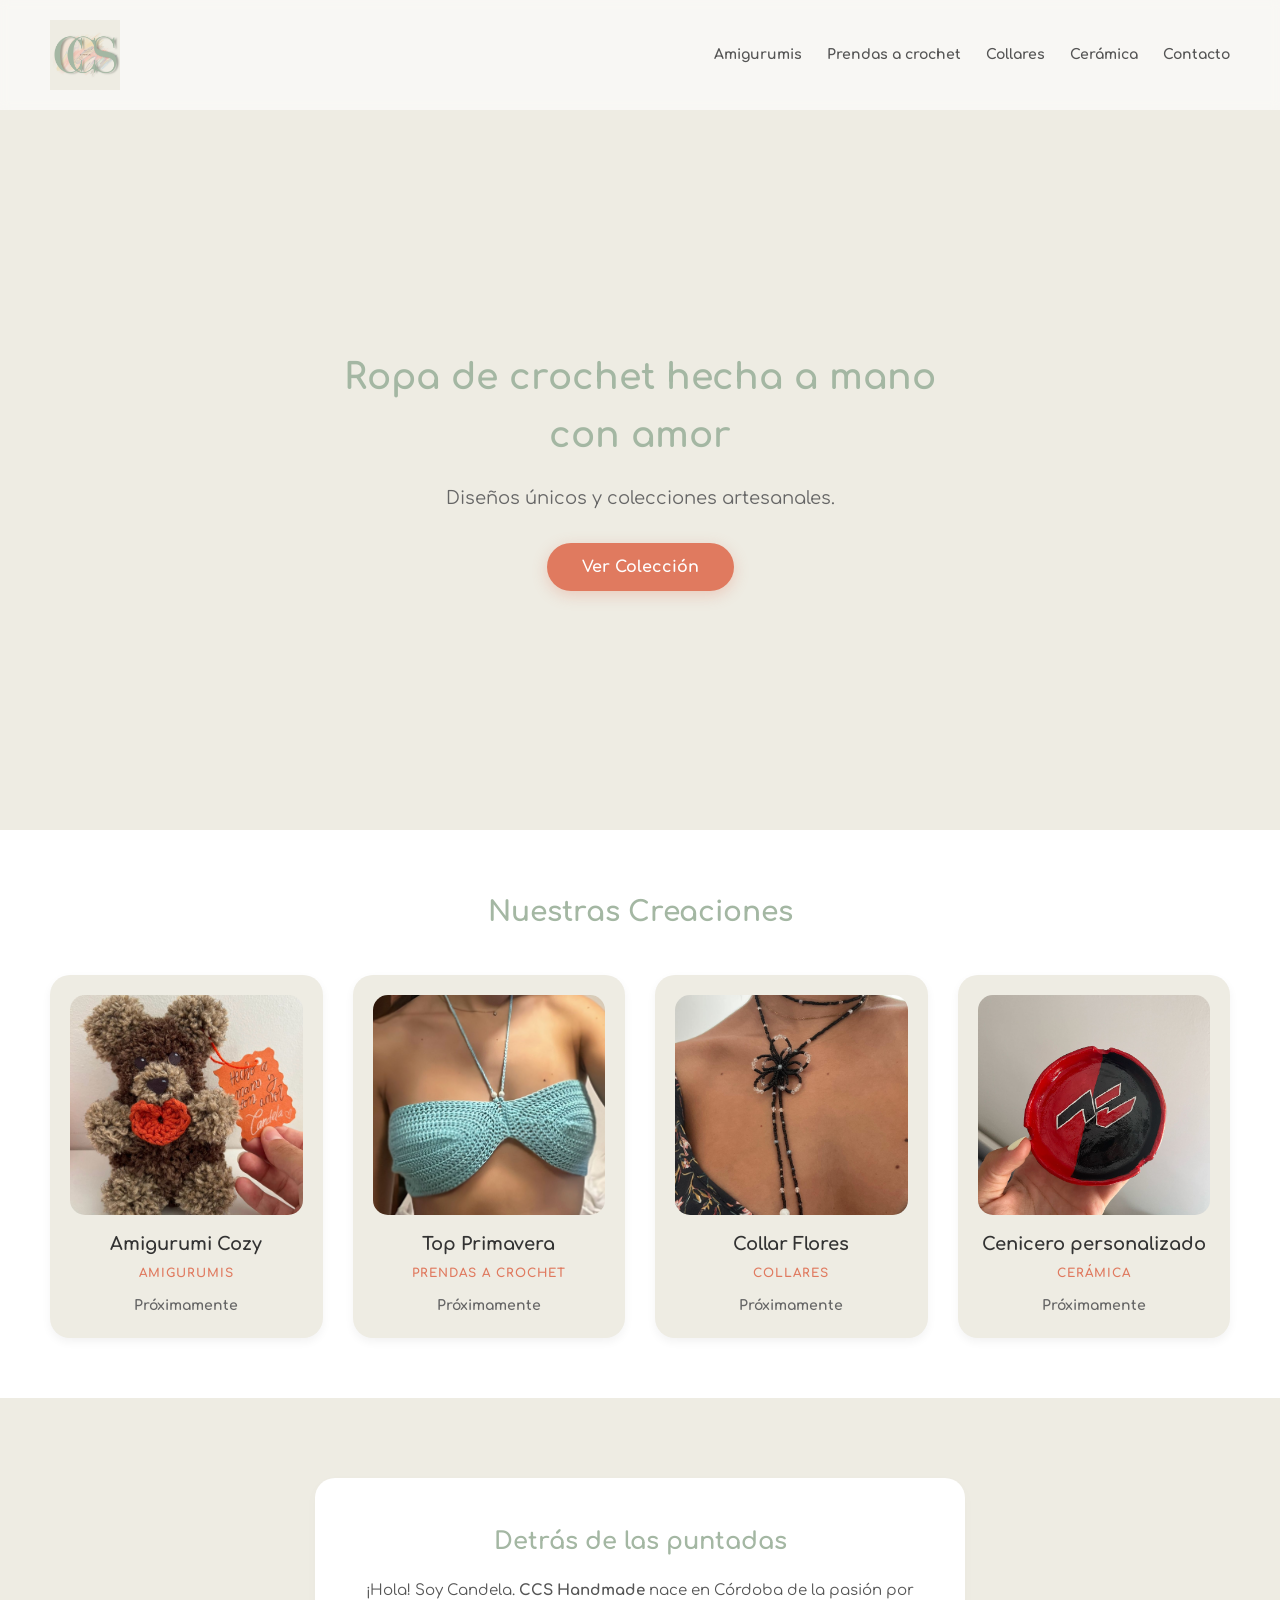
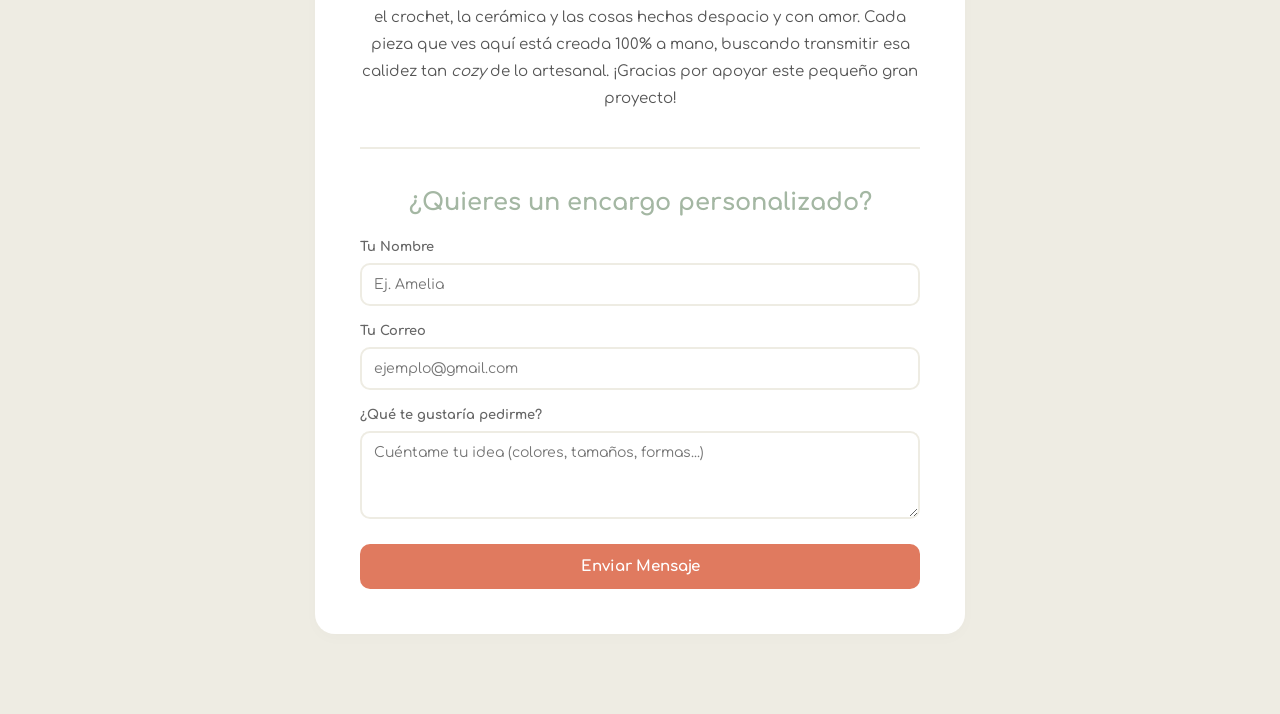
==== index.html @ 3b7ead33 "fix: envio de formulario asincrono con redireccion manual" ====
<!DOCTYPE html>
<html lang="es">
<head>
    <meta charset="UTF-8">
    <meta name="viewport" content="width=device-width, initial-scale=1.0">
    <title>CCS Handmade | Crochet Artesanal</title>
    <link rel="stylesheet" href="style.css">
    <link href="https://fonts.googleapis.com/css2?family=Comfortaa:wght@400;700&display=swap" rel="stylesheet">
</head>
<body>
    <header>
        <div class="logo-contenedor">
            <a href="#">
                <img src="logo.png" alt="Logo CCS Handmade" class="logo-img">
            </a>
        </div>
        
        <button class="menu-toggle" id="boton-menu" aria-label="Abrir menú">
            <span></span>
            <span></span>
            <span></span>
        </button>

        <nav id="menu-dinamico"></nav>
    </header>

    <main>
        <section class="hero">
            <h2>Ropa de crochet hecha a mano con amor</h2>
            <p>Diseños únicos y colecciones artesanales.</p>
            <button class="btn-cozy">Ver Colección</button>
        </section>

        <section id="productos" class="seccion-productos">
            <h3 class="titulo-seccion">Nuestras Creaciones</h3>
            <div id="grid-dinamico" class="grid-productos"></div>
        </section>

        <section id="contacto" class="seccion-contacto">
            <div class="contenedor-contacto-unico">
                
                <div class="bloque-sobre-mi-vertical">
                    <h3 class="titulo-contacto">Detrás de las puntadas</h3>
                    <p class="texto-sobre-mi">
                        ¡Hola! Soy Candela. <strong>CCS Handmade</strong> nace en Córdoba de la pasión por el crochet, la cerámica y las cosas hechas despacio y con amor. Cada pieza que ves aquí está creada 100% a mano, buscando transmitir esa calidez tan <em>cozy</em> de lo artesanal. ¡Gracias por apoyar este pequeño gran proyecto!
                    </p>
                </div>

                <hr class="divisor-cozy">

                <div class="bloque-formulario-vertical">
                    <h3 class="titulo-contacto">¿Quieres un encargo personalizado?</h3>
                    <form action="https://formspree.io/f/xwvjljkb" method="POST" class="formulario-cozy">
                        <div class="grupo-input">
                            <label for="nombre">Tu Nombre</label>
                            <input type="text" id="nombre" name="name" placeholder="Ej. Amelia" required>
                        </div>
                        
                        <div class="grupo-input">
                            <label for="email">Tu Correo</label>
                            <input type="email" id="email" name="email" placeholder="ejemplo@gmail.com" required>
                        </div>
                        
                        <div class="grupo-input">
                            <label for="mensaje">¿Qué te gustaría pedirme?</label>
                            <textarea id="mensaje" name="message" rows="4" placeholder="Cuéntame tu idea (colores, tamaños, formas...)" required></textarea>
                        </div>

                        <button type="submit" class="btn-enviar">Enviar Mensaje</button>
                    </form>
                </div>

            </div>
        </section>
        </main>

    <script src="script.js"></script>
</body>
</html>
---- style.css ----
/* 1. RESETEO Y CONFIGURACIÓN GLOBAL */
* {
    margin: 0;
    padding: 0;
    box-sizing: border-box;
}

html {
    scroll-behavior: smooth;
}

body {
    font-family: 'Comfortaa', display;
    background-color: #EEECE3; 
    color: #333333;
    line-height: 1.6;
}

/* 2. EL ENCABEZADO (HEADER) */
header {
    background-color: rgba(255, 255, 255, 0.6); 
    backdrop-filter: blur(5px); 
    display: flex;
    justify-content: space-between;
    align-items: center;
    padding: 20px 50px;
    position: sticky;
    top: 0;
    z-index: 100;
}

.logo-img {
    height: 70px;
    width: auto;
    display: block;
    transition: transform 0.3s ease;
}

.logo-img:hover {
    transform: scale(1.05); 
}

/* MENÚ DE NAVEGACIÓN */
nav a {
    color: #555555;
    text-decoration: none;
    margin-left: 25px;
    font-weight: 700;
    font-size: 14px;
    transition: color 0.3s ease;
}

nav a:hover {
    color: #A4B7A3; 
}

/* 3. SECCIÓN PRINCIPAL (HERO) */
.hero {
    min-height: 80vh;
    display: flex;
    flex-direction: column;
    justify-content: center;
    align-items: center;
    text-align: center;
    padding: 0 20px;
}

.hero h2 {
    font-size: 36px;
    color: #A4B7A3;
    margin-bottom: 20px;
    max-width: 600px;
}

.hero p {
    font-size: 18px;
    color: #666666;
    margin-bottom: 30px;
}

/* EL BOTÓN COZY */
.btn-cozy {
    background-color: #E07A5F; 
    color: white;
    border: none;
    padding: 15px 35px;
    font-family: 'Comfortaa', display;
    font-size: 16px;
    font-weight: bold;
    border-radius: 30px;
    cursor: pointer;
    box-shadow: 0 4px 15px rgba(224, 122, 95, 0.3);
    transition: transform 0.2s ease, background-color 0.2s ease;
}

.btn-cozy:hover {
    background-color: #c9664c;
    transform: translateY(-2px);
}

/* 4. SECCIÓN DE PRODUCTOS */
.seccion-productos {
    padding: 60px 50px;
    background-color: #fff; 
}

.titulo-seccion {
    text-align: center;
    font-size: 28px;
    color: #A4B7A3;
    margin-bottom: 40px;
}

.grid-productos {
    display: grid;
    grid-template-columns: repeat(auto-fit, minmax(250px, 1fr));
    gap: 30px;
    max-width: 1200px;
    margin: 0 auto;
}

.tarjeta-producto {
    background-color: #EEECE3;
    border-radius: 20px;
    padding: 20px;
    text-align: center;
    box-shadow: 0 4px 10px rgba(0,0,0,0.05);
    transition: transform 0.3s ease, box-shadow 0.3s ease;
}

.tarjeta-producto:hover {
    transform: translateY(-5px);
    box-shadow: 0 8px 20px rgba(164, 183, 163, 0.2);
}

.contenedor-foto {
    height: 220px;
    width: 100%;
    background-color: #fff;
    border-radius: 15px;
    overflow: hidden;
    margin-bottom: 15px;
}

.producto-img {
    width: 100%;
    height: 100%;
    object-fit: cover;
    transition: transform 0.5s ease;
}

.tarjeta-producto:hover .producto-img {
    transform: scale(1.08);
}

.tarjeta-producto h4 {
    color: #333;
    font-size: 18px;
    margin-bottom: 5px;
}

.categoria {
    font-size: 12px;
    color: #E07A5F;
    font-weight: bold;
    text-transform: uppercase;
    letter-spacing: 1px;
    margin-bottom: 10px;
}

.precio {
    font-size: 14px;
    color: #666;
    font-weight: bold;
}

/* 5. MENÚ RESPONSIVE (MÓVILES) */
.menu-toggle {
    display: none;
    flex-direction: column;
    justify-content: space-between;
    width: 30px;
    height: 21px;
    background: transparent;
    border: none;
    cursor: pointer;
    z-index: 110;
}

.menu-toggle span {
    width: 100%;
    height: 3px;
    background-color: #A4B7A3; 
    border-radius: 3px;
    transition: all 0.3s ease;
}

@media (max-width: 768px) {
    .menu-toggle {
        display: flex; 
    }

    nav {
        position: absolute;
        top: 100%; 
        left: 0;
        width: 100%;
        background-color: rgba(238, 236, 227, 0.95); 
        backdrop-filter: blur(10px);
        display: flex; 
        flex-direction: column;
        align-items: center;
        gap: 15px;
        box-shadow: 0 10px 15px rgba(0,0,0,0.05);
        max-height: 0;
        overflow: hidden;
        transition: max-height 0.4s ease, padding 0.4s ease;
    }

    nav a {
        margin-left: 0; 
        font-size: 16px;
        width: 100%;
        text-align: center;
        padding: 10px 0;
    }

    nav.active {
        max-height: 350px; 
        padding: 25px 0;
    }

    .menu-toggle.active span:nth-child(1) {
        transform: translateY(9px) rotate(45deg);
    }
    .menu-toggle.active span:nth-child(2) {
        opacity: 0;
    }
    .menu-toggle.active span:nth-child(3) {
        transform: translateY(-9px) rotate(-45deg);
    }
}

/* 5. SECCIÓN CONTACTO Y SOBRE MÍ (FLUJO VERTICAL) */
.seccion-contacto {
    padding: 80px 20px;
    background-color: #EEECE3; /* El beige de tu logo */
}

.contenedor-contacto-unico {
    max-width: 650px; /* Al ser una columna, la hacemos estrecha para que se lea genial */
    margin: 0 auto;
    background-color: white;
    padding: 45px;
    border-radius: 20px;
    box-shadow: 0 4px 15px rgba(0,0,0,0.02);
}

.bloque-sobre-mi-vertical {
    text-align: center;
    margin-bottom: 30px;
}

.titulo-contacto {
    font-size: 24px;
    color: #A4B7A3; /* Tu verde salvia */
    margin-bottom: 15px;
    text-align: center;
}

.texto-sobre-mi {
    font-size: 15px;
    color: #555;
    line-height: 1.8;
}

/* Una línea sutil de separación */
.divisor-cozy {
    border: none;
    height: 2px;
    background-color: #EEECE3;
    margin: 35px 0;
}

/* FORMULARIO */
.formulario-cozy {
    display: flex;
    flex-direction: column;
    gap: 15px;
}

.grupo-input {
    display: flex;
    flex-direction: column;
    gap: 5px;
}

.grupo-input label {
    font-size: 13px;
    font-weight: bold;
    color: #666;
}

.grupo-input input, .grupo-input textarea {
    font-family: 'Comfortaa', display;
    padding: 12px;
    border: 2px solid #EEECE3;
    border-radius: 10px;
    font-size: 14px;
    color: #333;
    outline: none;
    transition: border-color 0.3s ease;
}

.grupo-input input:focus, .grupo-input textarea:focus {
    border-color: #A4B7A3;
}

.btn-enviar {
    background-color: #E07A5F; /* Terracota */
    color: white;
    border: none;
    padding: 14px;
    font-family: 'Comfortaa', display;
    font-size: 15px;
    font-weight: bold;
    border-radius: 10px;
    cursor: pointer;
    transition: background-color 0.2s ease, transform 0.1s ease;
    margin-top: 10px;
}

.btn-enviar:hover {
    background-color: #c9664c;
}

.btn-enviar:active {
    transform: scale(0.98);
}

/* Ajuste del main para que el contenido se apile en vertical */
        .seccion-gracias {
            min-height: 100vh;
            display: flex;
            flex-direction: column;
            justify-content: center;
            align-items: center;
            text-align: center;
            padding: 40px 20px; /* Un poco más de margen arriba y abajo */
            background-color: #EEECE3; /* El beige de tu logo */
        }

        /* La tarjeta blanca se queda igual */
        .caja-gracias {
            background-color: white;
            padding: 50px 40px;
            border-radius: 20px;
            box-shadow: 0 4px 15px rgba(0,0,0,0.02);
            max-width: 500px;
            margin-bottom: 50px; /* Margen abajo para que el logo respire */
        }

        /* ESTILOS PARA EL LOGO FINAL */
        .contenedor-logo-final {
            width: 100%;
            max-width: 400px; /* Ancho máximo para que no sea GIGANTE en ordenador */
            margin: 0 auto;
        }

        .logo-final-grande {
            width: 100%; /* Ocupa todo el contenedor */
            height: auto; /* Proporcional */
            display: block;
            opacity: 0.8; /* Un pelín transparente para que se funda con el beige de fondo, queda más elegante */
            transition: opacity 0.3s ease;
        }

        /* Pequeño toque visual: se vuelve opaco al pasar el ratón */
        .logo-final-grande:hover {
            opacity: 1;
        }

        /* RESPONSIVE: En el móvil, el logo se adapta a la pantalla */
        @media (max-width: 480px) {
            .contenedor-logo-final {
                max-width: 80%; /* Un poco más pequeño en móviles */
            }
        }
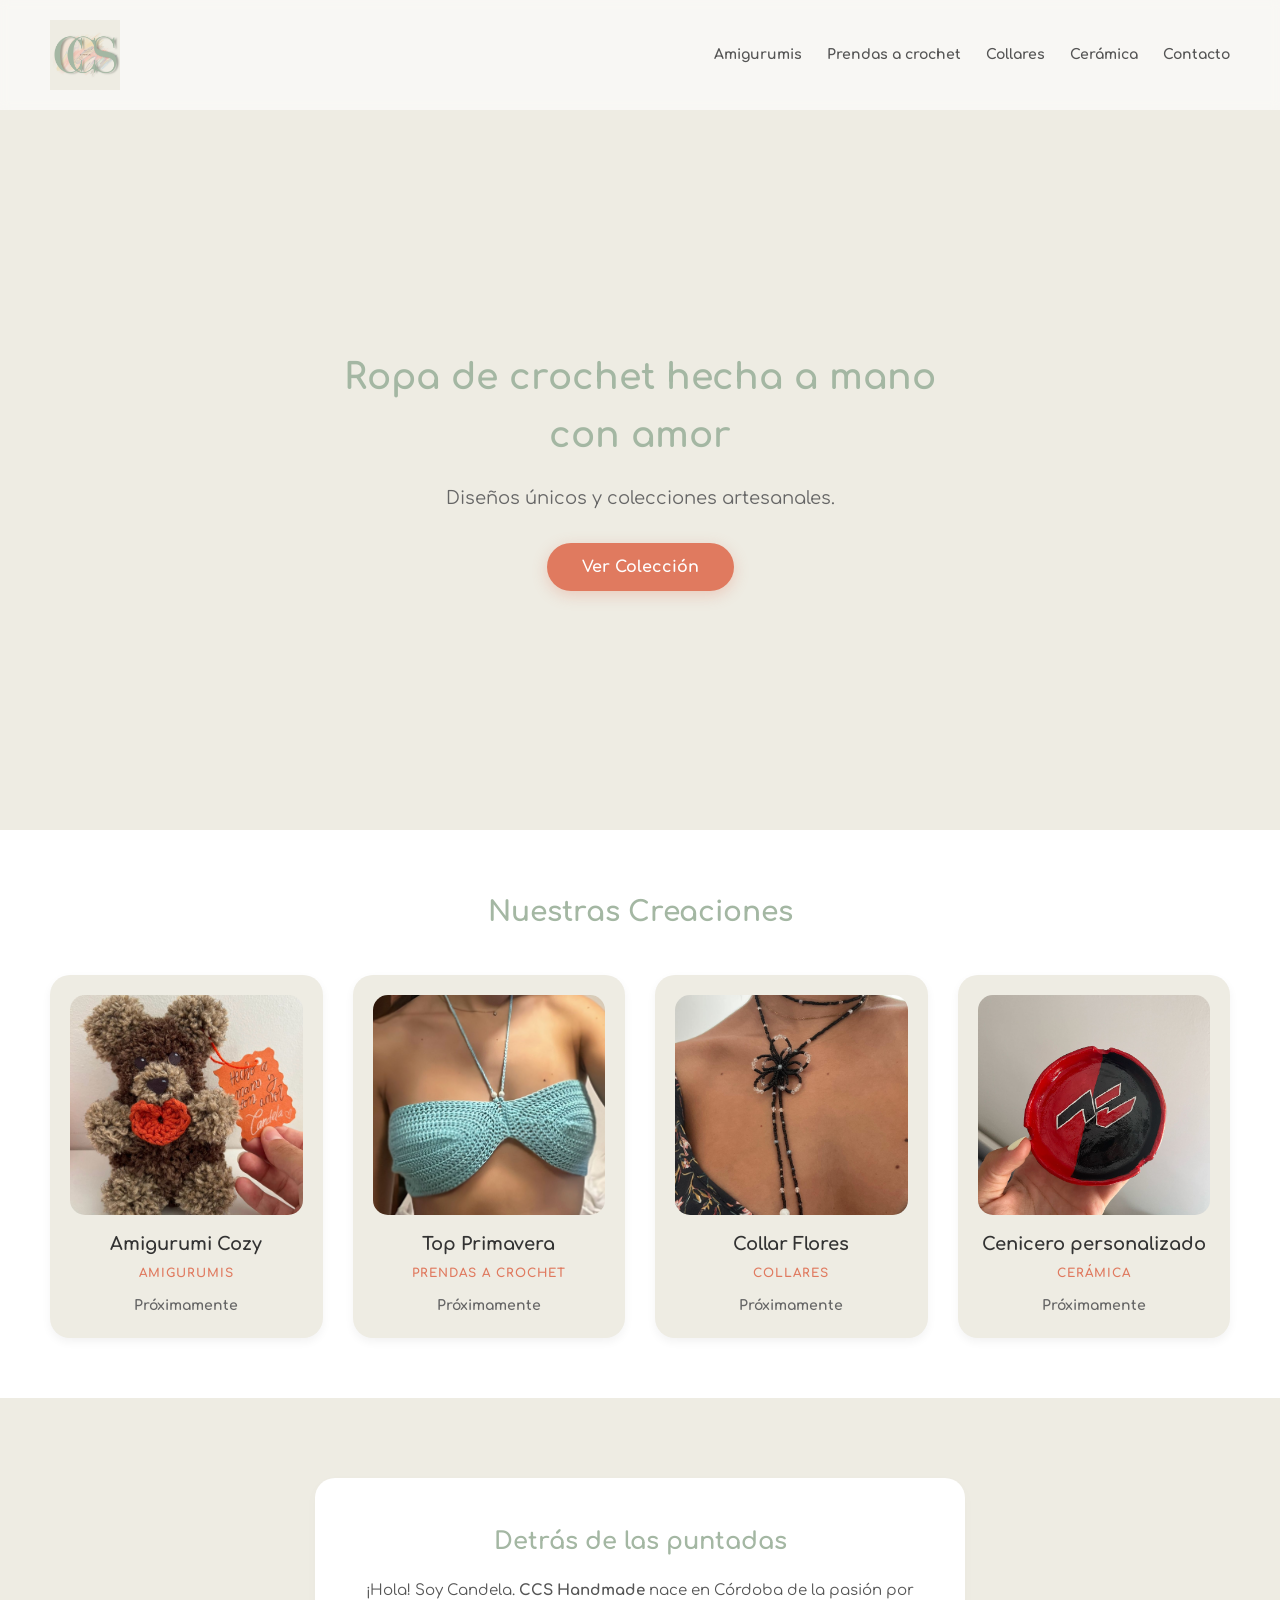
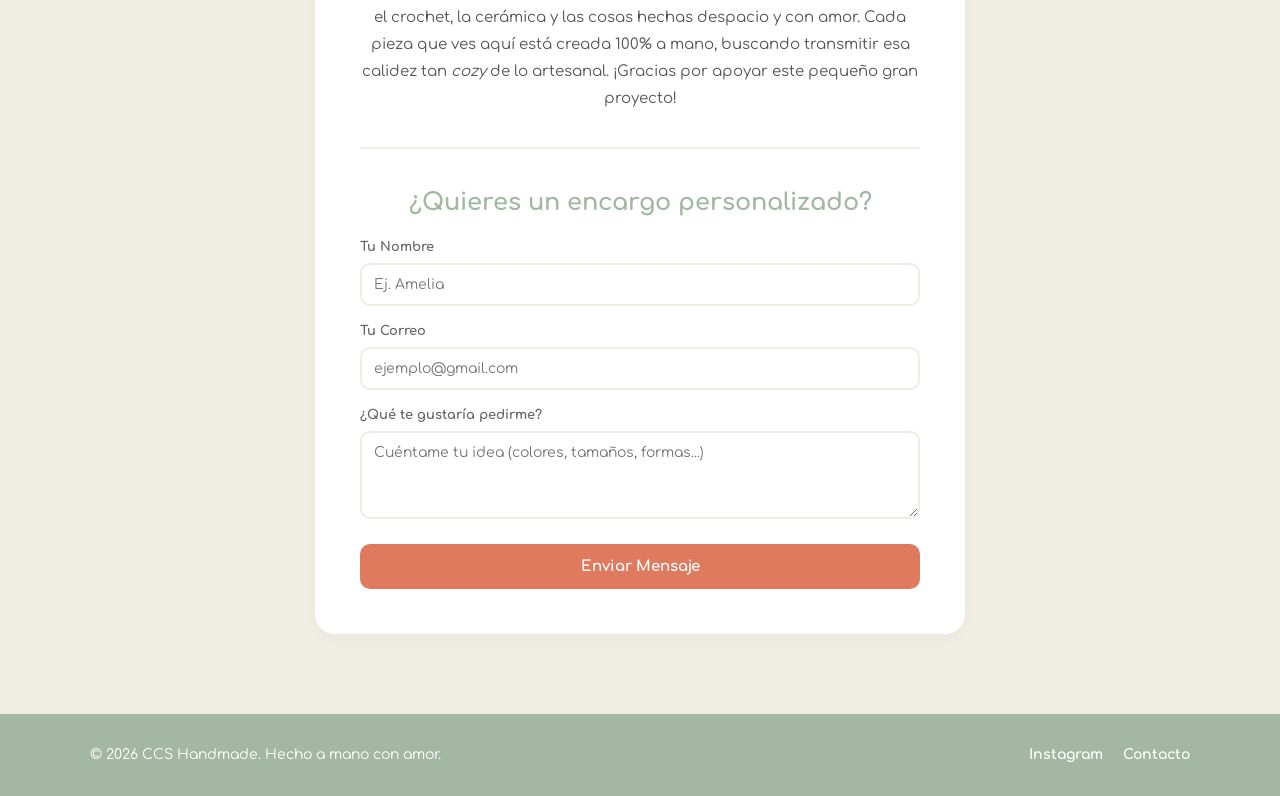
==== commit c86c3b0a: "style: añadido footer cozy con redes sociales" ====
--- a/index.html
+++ b/index.html
@@ -74,6 +74,16 @@
         </section>
         </main>
 
+    <footer class="footer-cozy">
+        <div class="contenido-footer">
+            <p class="copyright">&copy; 2026 CCS Handmade. Hecho a mano con amor.</p>
+            <div class="redes-sociales">
+                <a href="https://instagram.com" target="_blank" rel="noopener noreferrer">Instagram</a>
+                <a href="#contacto">Contacto</a>
+            </div>
+        </div>
+    </footer>
+
     <script src="script.js"></script>
 </body>
 </html>
--- a/style.css
+++ b/style.css
@@ -385,4 +385,54 @@
             .contenedor-logo-final {
                 max-width: 80%; /* Un poco más pequeño en móviles */
             }
-        }+        }
+
+        /* ==========================================
+   6. PIE DE PÁGINA (FOOTER)
+   ========================================== */
+.footer-cozy {
+    background-color: #A4B7A3; /* Tu verde salvia */
+    color: white;
+    padding: 30px 20px;
+    font-family: 'Comfortaa', display;
+}
+
+.contenido-footer {
+    max-width: 1100px;
+    margin: 0 auto;
+    display: flex;
+    justify-content: space-between;
+    align-items: center;
+    flex-wrap: wrap;
+    gap: 15px;
+}
+
+.copyright {
+    font-size: 14px;
+    margin: 0;
+}
+
+.redes-sociales {
+    display: flex;
+    gap: 20px;
+}
+
+.redes-sociales a {
+    color: white;
+    text-decoration: none;
+    font-size: 14px;
+    font-weight: bold;
+    transition: opacity 0.2s ease;
+}
+
+.redes-sociales a:hover {
+    opacity: 0.8; /* Efecto sutil al pasar el ratón */
+}
+
+/* RESPONSIVE: En el móvil se centra todo verticalmente */
+@media (max-width: 480px) {
+    .contenido-footer {
+        flex-direction: column;
+        text-align: center;
+    }
+}
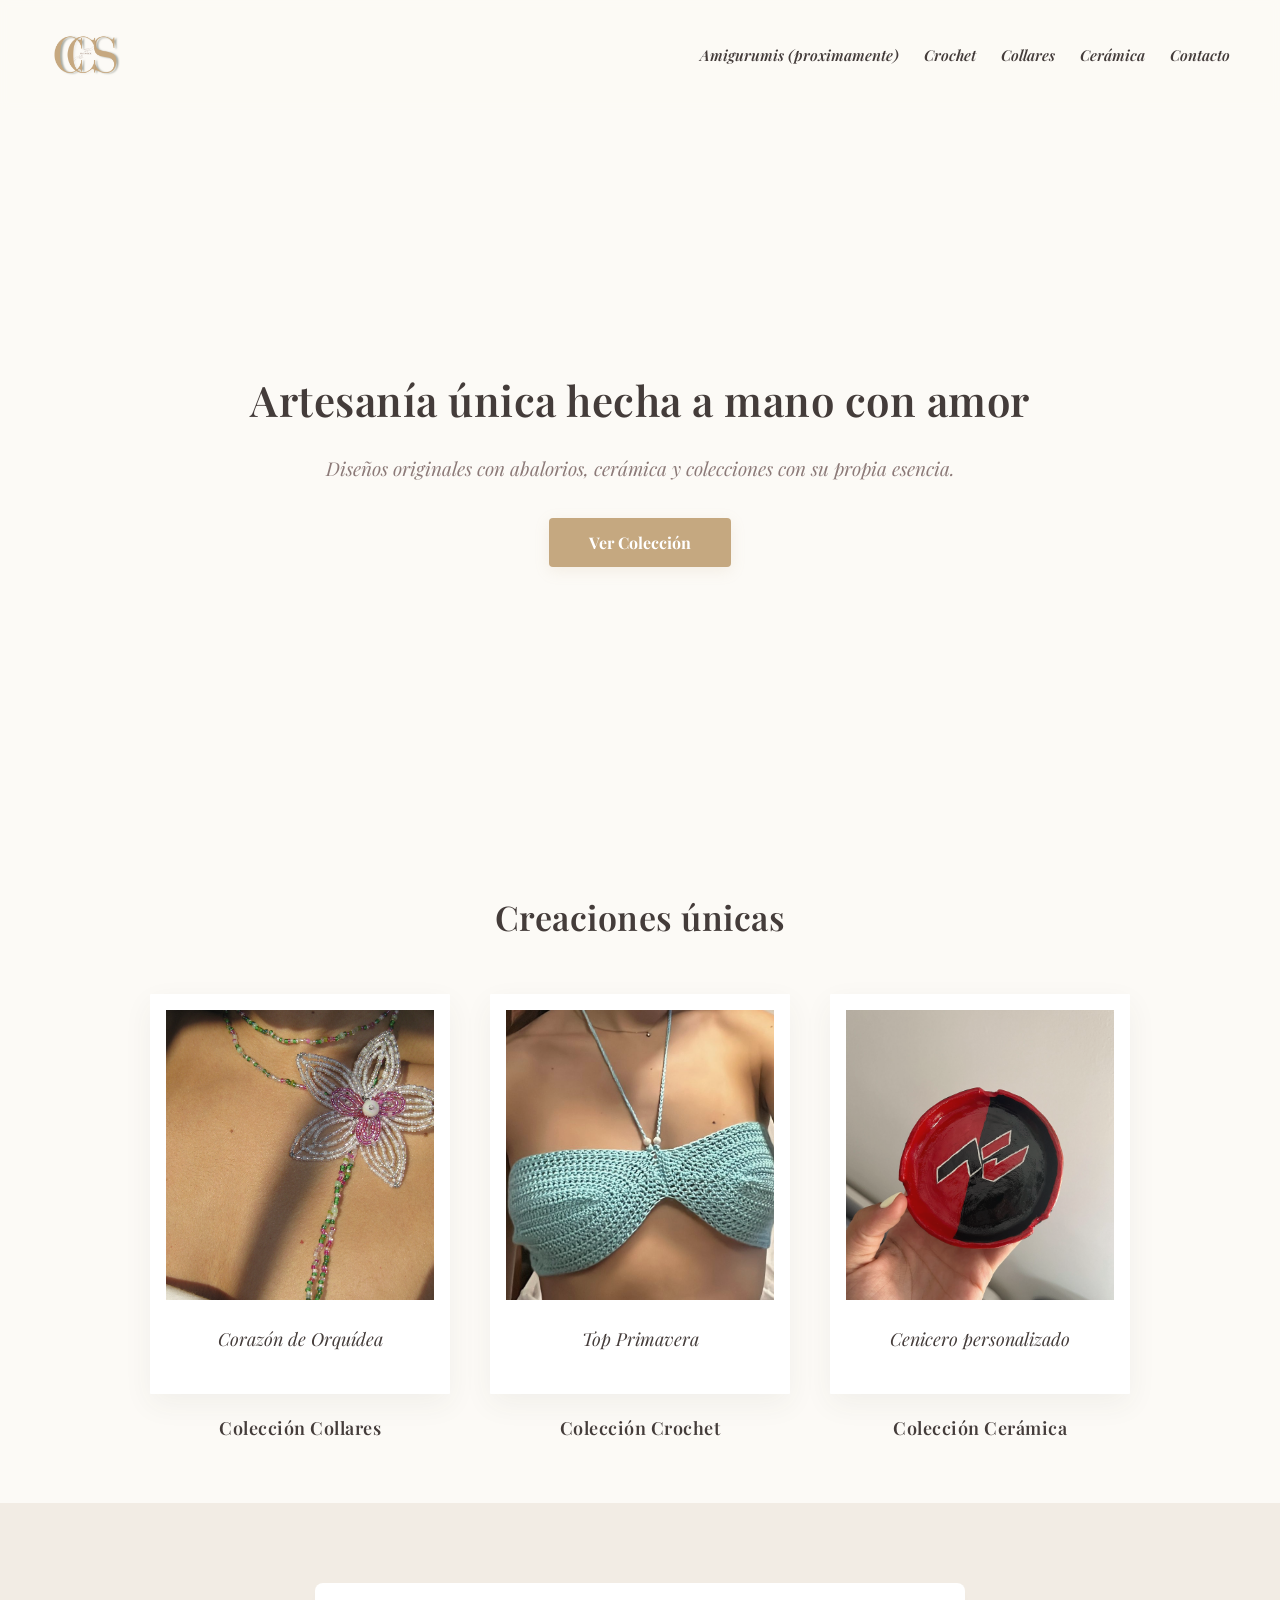
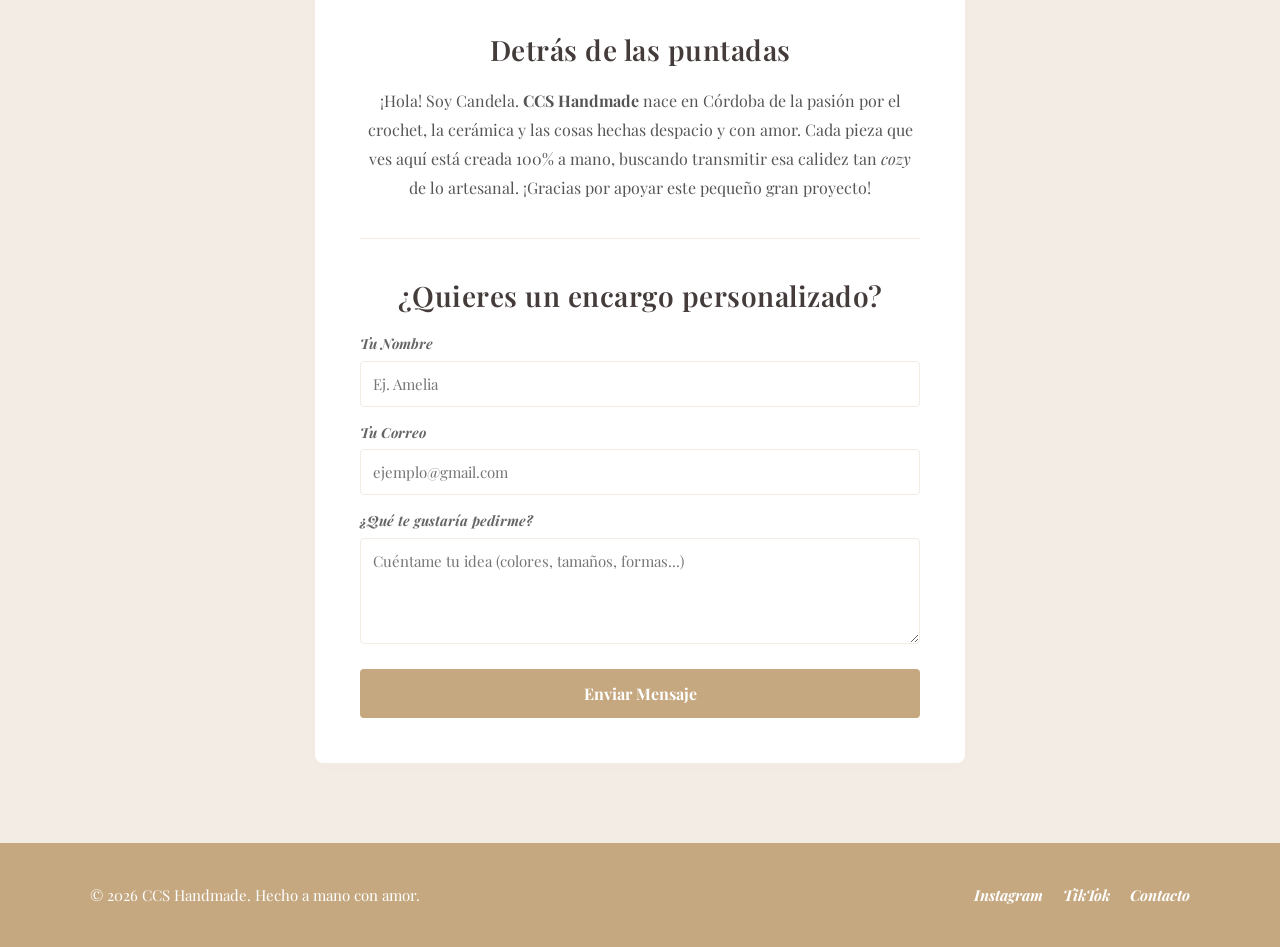
==== commit 79dd01ae: "muchas nuevas actualizaciones" ====
--- a/index.html
+++ b/index.html
@@ -3,10 +3,9 @@
 <head>
     <meta charset="UTF-8">
     <meta name="viewport" content="width=device-width, initial-scale=1.0">
-    <title>CCS Handmade | Crochet Artesanal</title>
+    <title>CCS Handmade | Diseño artesanal y piezas únicas</title>
     <link rel="stylesheet" href="style.css">
-    <link href="https://fonts.googleapis.com/css2?family=Comfortaa:wght@400;700&display=swap" rel="stylesheet">
-</head>
+    <link href="https://fonts.googleapis.com/css2?family=Comfortaa:wght@400;700&family=Playfair+Display:ital,wght@0,400..700;1,400..700&display=swap" rel="stylesheet"></head>
 <body>
     <header>
         <div class="logo-contenedor">
@@ -26,15 +25,59 @@
 
     <main>
         <section class="hero">
-            <h2>Ropa de crochet hecha a mano con amor</h2>
-            <p>Diseños únicos y colecciones artesanales.</p>
+            <h2>Artesanía única hecha a mano con amor</h2>
+            <p>Diseños originales con abalorios, cerámica y colecciones con su propia esencia.</p>
             <button class="btn-cozy">Ver Colección</button>
         </section>
 
-        <section id="productos" class="seccion-productos">
-            <h3 class="titulo-seccion">Nuestras Creaciones</h3>
-            <div id="grid-dinamico" class="grid-productos"></div>
+       <section id="productos" class="seccion-productos">
+            <h3 class="titulo-seccion">Creaciones únicas</h3>
+            <div class="contenedor-indice-horizontal">
+                    <div class="tarjeta-categoria-vintage">
+                    <a href="collares.html" class="enlace-polaroid">
+                        <div class="marco-polaroid">
+                            <img src="imagenes/corazonorquidea2.JPG" alt="Colección Collares" class="imagen-vintage">
+                            <div class="pie-polaroid">
+                                <span class="nombre-polaroid-mano">Corazón de Orquídea</span>
+                            </div>
+                        </div>
+                    <div></div>
+                    </a>
+                    <h4>Colección Collares</h4>
+            </div>            
+<!-- 2. CATEGORÍA: CROCHET -->
+                <div class="tarjeta-categoria-vintage">
+                    <a href="crochet.html" class="enlace-polaroid">
+                        <div class="marco-polaroid">
+                            <!-- Aquí pondrás la foto de tu Top Primavera -->
+                            <img src="imagenes/prenda1.jpeg" alt="Colección Crochet" class="imagen-vintage">
+                            <div class="pie-polaroid">
+                                <span class="nombre-polaroid-mano">Top Primavera</span>
+                            </div>
+                        </div>
+                    </a>
+                    <h4>Colección Crochet</h4>
+                </div>
+
+                <!-- 3. CATEGORÍA: CERÁMICA -->
+                <div class="tarjeta-categoria-vintage">
+                    <a href="ceramica.html" class="enlace-polaroid">
+                        <div class="marco-polaroid">
+                            <!-- Aquí pondrás la foto de tu Cenicero -->
+                            <img src="imagenes/ceramica1.jpeg" alt="Colección Cerámica" class="imagen-vintage">
+                            <div class="pie-polaroid">
+                                <span class="nombre-polaroid-mano">Cenicero personalizado</span>
+                            </div>
+                        </div>
+                    </a>
+                    <h4>Colección Cerámica</h4>
+                </div>
+
+            </div>
+
+            <!-- Eliminamos el grid dinámico viejo de JS para que no pinte nada automático aquí -->
         </section>
+
 
         <section id="contacto" class="seccion-contacto">
             <div class="contenedor-contacto-unico">
@@ -78,7 +121,8 @@
         <div class="contenido-footer">
             <p class="copyright">&copy; 2026 CCS Handmade. Hecho a mano con amor.</p>
             <div class="redes-sociales">
-                <a href="https://instagram.com" target="_blank" rel="noopener noreferrer">Instagram</a>
+                <a href="https://www.instagram.com/byccs_/" target="_blank" rel="noopener noreferrer">Instagram</a>
+                <a href="https://www.tiktok.com/@by.ccs" target="_blank" rel="noopener noreferrer">TikTok</a>
                 <a href="#contacto">Contacto</a>
             </div>
         </div>
--- a/style.css
+++ b/style.css
@@ -1,4 +1,6 @@
-/* 1. RESETEO Y CONFIGURACIÓN GLOBAL */
+/* ==========================================
+   1. VARIABLES DE MARCA Y RESETEO GLOBAL
+   ========================================== */
 * {
     margin: 0;
     padding: 0;
@@ -10,16 +12,29 @@
 }
 
 body {
-    font-family: 'Comfortaa', display;
-    background-color: #EEECE3; 
-    color: #333333;
+    background-color: #FCFAF6; /* Blanco roto / Papel de algodón */
+    color: #443C3A; /* Marrón tierra profundo */
+    font-family: 'Playfair Display', serif; /* Aplicado globalmente */
     line-height: 1.6;
 }
 
-/* 2. EL ENCABEZADO (HEADER) */
+/* Forzamos herencia limpia de fuentes para elementos interactivos */
+h1, h2, h3, h4, nav a, .btn-cozy, .btn-enviar, input, textarea {
+    font-family: 'Playfair Display', serif;
+    color: #443C3A;
+}
+
+h1, h2, h3, h4 {
+    font-weight: 600;
+    letter-spacing: 0.5px;
+}
+
+/* ==========================================
+   2. ESTRUCTURA DEL ENCABEZADO (HEADER)
+   ========================================== */
 header {
-    background-color: rgba(255, 255, 255, 0.6); 
-    backdrop-filter: blur(5px); 
+    background-color: rgba(252, 250, 246, 0.9);
+    backdrop-filter: blur(5px);
     display: flex;
     justify-content: space-between;
     align-items: center;
@@ -37,24 +52,25 @@
 }
 
 .logo-img:hover {
-    transform: scale(1.05); 
-}
-
-/* MENÚ DE NAVEGACIÓN */
+    transform: scale(1.03);
+}
+
 nav a {
-    color: #555555;
+    font-style: italic;
     text-decoration: none;
     margin-left: 25px;
-    font-weight: 700;
-    font-size: 14px;
+    font-weight: 600;
+    font-size: 15px;
     transition: color 0.3s ease;
 }
 
 nav a:hover {
-    color: #A4B7A3; 
-}
-
-/* 3. SECCIÓN PRINCIPAL (HERO) */
+    color: #C5A880; /* Arena tostada sutil */
+}
+
+/* ==========================================
+   3. SECCIÓN HERO PRINCIPAL
+   ========================================== */
 .hero {
     min-height: 80vh;
     display: flex;
@@ -66,49 +82,53 @@
 }
 
 .hero h2 {
-    font-size: 36px;
-    color: #A4B7A3;
-    margin-bottom: 20px;
-    max-width: 600px;
+    font-size: 42px;
+    line-height: 1.3;
+    margin-bottom: 25px;
+    max-width: 800px;
 }
 
 .hero p {
-    font-size: 18px;
-    color: #666666;
-    margin-bottom: 30px;
-}
-
-/* EL BOTÓN COZY */
-.btn-cozy {
-    background-color: #E07A5F; 
+    font-style: italic;
+    font-size: 19px;
+    color: #8C7A78;
+    margin-bottom: 35px;
+    max-width: 650px;
+}
+
+/* Base unificada para todos los botones de la web */
+.btn-cozy, .btn-enviar {
+    background-color: #C5A880;
     color: white;
     border: none;
-    padding: 15px 35px;
-    font-family: 'Comfortaa', display;
+    padding: 14px 40px;
+    font-weight: bold;
     font-size: 16px;
-    font-weight: bold;
-    border-radius: 30px;
+    border-radius: 4px;
     cursor: pointer;
-    box-shadow: 0 4px 15px rgba(224, 122, 95, 0.3);
     transition: transform 0.2s ease, background-color 0.2s ease;
 }
 
-.btn-cozy:hover {
-    background-color: #c9664c;
+.btn-cozy {
+    box-shadow: 0 4px 15px rgba(197, 168, 128, 0.15);
+}
+
+.btn-cozy:hover, .btn-enviar:hover {
+    background-color: #B3966E;
     transform: translateY(-2px);
 }
 
-/* 4. SECCIÓN DE PRODUCTOS */
+/* ==========================================
+   4. CATÁLOGO GENERAL Y CUADROS DE PRODUCTO
+   ========================================== */
 .seccion-productos {
     padding: 60px 50px;
-    background-color: #fff; 
 }
 
 .titulo-seccion {
     text-align: center;
-    font-size: 28px;
-    color: #A4B7A3;
-    margin-bottom: 40px;
+    font-size: 34px;
+    margin-bottom: 50px;
 }
 
 .grid-productos {
@@ -120,24 +140,23 @@
 }
 
 .tarjeta-producto {
-    background-color: #EEECE3;
-    border-radius: 20px;
+    background-color: #F2ECE4; /* Beige lino suave */
+    border-radius: 4px;
     padding: 20px;
     text-align: center;
-    box-shadow: 0 4px 10px rgba(0,0,0,0.05);
-    transition: transform 0.3s ease, box-shadow 0.3s ease;
+    box-shadow: 0 4px 12px rgba(68, 60, 58, 0.02);
+    transition: transform 0.3s ease;
 }
 
 .tarjeta-producto:hover {
     transform: translateY(-5px);
-    box-shadow: 0 8px 20px rgba(164, 183, 163, 0.2);
 }
 
 .contenedor-foto {
-    height: 220px;
+    height: 240px;
     width: 100%;
     background-color: #fff;
-    border-radius: 15px;
+    border-radius: 2px;
     overflow: hidden;
     margin-bottom: 15px;
 }
@@ -146,35 +165,155 @@
     width: 100%;
     height: 100%;
     object-fit: cover;
-    transition: transform 0.5s ease;
-}
-
-.tarjeta-producto:hover .producto-img {
-    transform: scale(1.08);
 }
 
 .tarjeta-producto h4 {
-    color: #333;
+    font-size: 19px;
+    margin-bottom: 5px;
+}
+
+.categoria {
+    font-size: 13px;
+    color: #C5A880;
+    font-weight: bold;
+    font-style: italic;
+    margin-bottom: 10px;
+}
+
+.precio {
+    font-size: 15px;
+    color: #8C7A78;
+}
+
+/* ==========================================
+   5. TARJETA POLAROID VINTAGE 📸
+   ========================================== */
+.tarjeta-categoria-vintage {
+    max-width: 340px;
+    margin: 0 auto 60px auto;
+    text-align: center;
+}
+
+.enlace-polaroid {
+    text-decoration: none;
+    color: inherit;
+}
+
+.marco-polaroid {
+    background-color: #FFFFFF;
+    padding: 16px 16px 40px 16px;
+    border-radius: 1px;
+    box-shadow: 0 10px 30px rgba(68, 60, 58, 0.06);
+    transition: transform 0.3s ease, box-shadow 0.3s ease;
+}
+
+.imagen-vintage {
+    width: 100%;
+    height: 290px;
+    object-fit: cover;
+    filter: sepia(8%) contrast(96%) brightness(99%);
+}
+
+.nombre-polaroid-mano {
+    font-style: italic;
     font-size: 18px;
-    margin-bottom: 5px;
-}
-
-.categoria {
-    font-size: 12px;
-    color: #E07A5F;
+    display: block;
+    width: 100%;
+    margin-top: 18px;
+}
+
+.marco-polaroid:hover {
+    transform: translateY(-6px) rotate(-1.5deg);
+    box-shadow: 0 15px 35px rgba(68, 60, 58, 0.1);
+}
+
+.tarjeta-categoria-vintage h4 {
+    margin-top: 20px;
+    font-size: 18px;
+}
+
+/* ==========================================
+   6. SECCIÓN CONTACTO, SOBRE MÍ Y FORMULARIO
+   ========================================== */
+.seccion-contacto, .seccion-gracias {
+    padding: 80px 20px;
+    background-color: #F2ECE4;
+}
+
+.contenedor-contacto-unico, .caja-gracias {
+    max-width: 650px;
+    margin: 0 auto;
+    background-color: white;
+    padding: 45px;
+    border-radius: 8px;
+    box-shadow: 0 4px 20px rgba(0,0,0,0.01);
+}
+
+.bloque-sobre-mi-vertical {
+    text-align: center;
+    margin-bottom: 30px;
+}
+
+.titulo-contacto {
+    font-size: 28px;
+    margin-bottom: 15px;
+    text-align: center;
+}
+
+.texto-sobre-mi {
+    font-size: 16px;
+    color: #555;
+    line-height: 1.8;
+}
+
+.divisor-cozy {
+    border: none;
+    height: 1px;
+    background-color: #F2ECE4;
+    margin: 35px 0;
+}
+
+.formulario-cozy, .grupo-input {
+    display: flex;
+    flex-direction: column;
+}
+
+.formulario-cozy {
+    gap: 15px;
+}
+
+.grupo-input {
+    gap: 5px;
+}
+
+.grupo-input label {
+    font-size: 14px;
     font-weight: bold;
-    text-transform: uppercase;
-    letter-spacing: 1px;
-    margin-bottom: 10px;
-}
-
-.precio {
-    font-size: 14px;
+    font-style: italic;
     color: #666;
-    font-weight: bold;
-}
-
-/* 5. MENÚ RESPONSIVE (MÓVILES) */
+}
+
+.grupo-input input, .grupo-input textarea {
+    padding: 12px;
+    border: 1px solid #F2ECE4;
+    border-radius: 4px;
+    font-size: 15px;
+    outline: none;
+    transition: border-color 0.3s ease;
+}
+
+.grupo-input input:focus, .grupo-input textarea:focus {
+    border-color: #C5A880;
+}
+
+.btn-enviar {
+    width: 100%;
+    margin-top: 10px;
+}
+
+/* ==========================================
+   7. MENÚ RESPONSIVE (MÓVILES) & FOOTER
+   ========================================== */
 .menu-toggle {
     display: none;
     flex-direction: column;
@@ -190,249 +329,178 @@
 .menu-toggle span {
     width: 100%;
     height: 3px;
-    background-color: #A4B7A3; 
+    background-color: #C5A880;
     border-radius: 3px;
     transition: all 0.3s ease;
 }
 
 @media (max-width: 768px) {
-    .menu-toggle {
-        display: flex; 
-    }
-
+    .menu-toggle { display: flex; }
     nav {
         position: absolute;
-        top: 100%; 
-        left: 0;
-        width: 100%;
-        background-color: rgba(238, 236, 227, 0.95); 
+        top: 100%; left: 0; width: 100%;
+        background-color: rgba(253, 251, 247, 0.98);
         backdrop-filter: blur(10px);
-        display: flex; 
-        flex-direction: column;
-        align-items: center;
-        gap: 15px;
-        box-shadow: 0 10px 15px rgba(0,0,0,0.05);
-        max-height: 0;
-        overflow: hidden;
+        display: flex; flex-direction: column; align-items: center; gap: 15px;
+        box-shadow: 0 10px 15px rgba(0,0,0,0.03);
+        max-height: 0; overflow: hidden;
         transition: max-height 0.4s ease, padding 0.4s ease;
     }
-
-    nav a {
-        margin-left: 0; 
-        font-size: 16px;
-        width: 100%;
-        text-align: center;
-        padding: 10px 0;
-    }
-
-    nav.active {
-        max-height: 350px; 
-        padding: 25px 0;
-    }
-
-    .menu-toggle.active span:nth-child(1) {
-        transform: translateY(9px) rotate(45deg);
-    }
-    .menu-toggle.active span:nth-child(2) {
-        opacity: 0;
-    }
-    .menu-toggle.active span:nth-child(3) {
-        transform: translateY(-9px) rotate(-45deg);
-    }
-}
-
-/* 5. SECCIÓN CONTACTO Y SOBRE MÍ (FLUJO VERTICAL) */
-.seccion-contacto {
-    padding: 80px 20px;
-    background-color: #EEECE3; /* El beige de tu logo */
-}
-
-.contenedor-contacto-unico {
-    max-width: 650px; /* Al ser una columna, la hacemos estrecha para que se lea genial */
-    margin: 0 auto;
-    background-color: white;
-    padding: 45px;
-    border-radius: 20px;
-    box-shadow: 0 4px 15px rgba(0,0,0,0.02);
-}
-
-.bloque-sobre-mi-vertical {
-    text-align: center;
-    margin-bottom: 30px;
-}
-
-.titulo-contacto {
-    font-size: 24px;
-    color: #A4B7A3; /* Tu verde salvia */
-    margin-bottom: 15px;
-    text-align: center;
-}
-
-.texto-sobre-mi {
-    font-size: 15px;
-    color: #555;
-    line-height: 1.8;
-}
-
-/* Una línea sutil de separación */
-.divisor-cozy {
-    border: none;
-    height: 2px;
-    background-color: #EEECE3;
-    margin: 35px 0;
-}
-
-/* FORMULARIO */
-.formulario-cozy {
-    display: flex;
-    flex-direction: column;
-    gap: 15px;
-}
-
-.grupo-input {
-    display: flex;
-    flex-direction: column;
-    gap: 5px;
-}
-
-.grupo-input label {
-    font-size: 13px;
-    font-weight: bold;
-    color: #666;
-}
-
-.grupo-input input, .grupo-input textarea {
-    font-family: 'Comfortaa', display;
-    padding: 12px;
-    border: 2px solid #EEECE3;
-    border-radius: 10px;
-    font-size: 14px;
-    color: #333;
-    outline: none;
-    transition: border-color 0.3s ease;
-}
-
-.grupo-input input:focus, .grupo-input textarea:focus {
-    border-color: #A4B7A3;
-}
-
-.btn-enviar {
-    background-color: #E07A5F; /* Terracota */
+    nav a { margin-left: 0; font-size: 17px; width: 100%; text-align: center; padding: 10px 0; }
+    nav.active { max-height: 350px; padding: 25px 0; }
+    .menu-toggle.active span:nth-child(1) { transform: translateY(9px) rotate(45deg); }
+    .menu-toggle.active span:nth-child(2) { opacity: 0; }
+    .menu-toggle.active span:nth-child(3) { transform: translateY(-9px) rotate(-45deg); }
+}
+
+.caja-gracias { max-width: 500px; margin-bottom: 50px; text-align: center; }
+.contenedor-logo-final { width: 100%; max-width: 400px; margin: 0 auto; }
+.logo-final-grande { width: 100%; height: auto; display: block; opacity: 0.8; transition: opacity 0.3s ease; }
+@media (max-width: 480px) { .contenedor-logo-final { max-width: 80%; } }
+
+.footer-cozy {
+    background-color: #C5A880;
     color: white;
-    border: none;
-    padding: 14px;
-    font-family: 'Comfortaa', display;
-    font-size: 15px;
-    font-weight: bold;
-    border-radius: 10px;
-    cursor: pointer;
-    transition: background-color 0.2s ease, transform 0.1s ease;
-    margin-top: 10px;
-}
-
-.btn-enviar:hover {
-    background-color: #c9664c;
-}
-
-.btn-enviar:active {
-    transform: scale(0.98);
-}
-
-/* Ajuste del main para que el contenido se apile en vertical */
-        .seccion-gracias {
-            min-height: 100vh;
-            display: flex;
-            flex-direction: column;
-            justify-content: center;
-            align-items: center;
-            text-align: center;
-            padding: 40px 20px; /* Un poco más de margen arriba y abajo */
-            background-color: #EEECE3; /* El beige de tu logo */
-        }
-
-        /* La tarjeta blanca se queda igual */
-        .caja-gracias {
-            background-color: white;
-            padding: 50px 40px;
-            border-radius: 20px;
-            box-shadow: 0 4px 15px rgba(0,0,0,0.02);
-            max-width: 500px;
-            margin-bottom: 50px; /* Margen abajo para que el logo respire */
-        }
-
-        /* ESTILOS PARA EL LOGO FINAL */
-        .contenedor-logo-final {
-            width: 100%;
-            max-width: 400px; /* Ancho máximo para que no sea GIGANTE en ordenador */
-            margin: 0 auto;
-        }
-
-        .logo-final-grande {
-            width: 100%; /* Ocupa todo el contenedor */
-            height: auto; /* Proporcional */
-            display: block;
-            opacity: 0.8; /* Un pelín transparente para que se funda con el beige de fondo, queda más elegante */
-            transition: opacity 0.3s ease;
-        }
-
-        /* Pequeño toque visual: se vuelve opaco al pasar el ratón */
-        .logo-final-grande:hover {
-            opacity: 1;
-        }
-
-        /* RESPONSIVE: En el móvil, el logo se adapta a la pantalla */
-        @media (max-width: 480px) {
-            .contenedor-logo-final {
-                max-width: 80%; /* Un poco más pequeño en móviles */
-            }
-        }
-
-        /* ==========================================
-   6. PIE DE PÁGINA (FOOTER)
-   ========================================== */
-.footer-cozy {
-    background-color: #A4B7A3; /* Tu verde salvia */
-    color: white;
-    padding: 30px 20px;
-    font-family: 'Comfortaa', display;
+    padding: 40px 20px;
+}
+
+.contenido-footer, .redes-sociales {
+    display: flex;
 }
 
 .contenido-footer {
     max-width: 1100px;
     margin: 0 auto;
-    display: flex;
     justify-content: space-between;
     align-items: center;
     flex-wrap: wrap;
     gap: 15px;
 }
 
-.copyright {
-    font-size: 14px;
-    margin: 0;
-}
-
-.redes-sociales {
-    display: flex;
-    gap: 20px;
-}
-
-.redes-sociales a {
-    color: white;
-    text-decoration: none;
-    font-size: 14px;
+.copyright { font-size: 15px; margin: 0; }
+.redes-sociales { gap: 20px; flex-wrap: wrap; }
+.redes-sociales a { color: white; text-decoration: none; font-size: 15px; font-weight: bold; font-style: italic; transition: opacity 0.2s ease; }
+.redes-sociales a:hover { opacity: 0.8; }
+
+@media (max-width: 480px) {
+    .contenido-footer { flex-direction: column; text-align: center; }
+}
+
+/* Container para alinear las Polaroids en horizontal a lo ancho */
+.contenedor-indice-horizontal {
+    display: flex;
+    justify-content: center;
+    align-items: flex-start;
+    gap: 40px; /* Espacio elegante entre cada foto */
+    max-width: 1200px;
+    margin: 0 auto;
+    width: 100%;
+}
+
+/* Forzamos a que las tarjetas reduzcan un pelín su ancho máximo para que quepan las tres juntas en horizontal */
+.contenedor-indice-horizontal .tarjeta-categoria-vintage {
+    flex: 1;
+    max-width: 300px; 
+    margin: 0; /* Quitamos el margin auto que las centraba individualmente en vertical */
+}
+
+/* En móviles, si no caben a lo ancho, bajan solas para no romper la pantalla */
+@media (max-width: 768px) {
+    .contenedor-indice-horizontal {
+        flex-direction: column;
+        align-items: center;
+        gap: 30px;
+    }
+}
+/* ==========================================
+   11. CARRUSEL VINTAGE DESLIZANTE (AJUSTADO)
+   ========================================== */
+.catalogo-galeria-contenedor {
+    max-width: 1100px;
+    margin: 0 auto;
+    padding: 0 20px;
+}
+
+.articulo-catalogo {
+    margin-bottom: 50px;
+    display: flex;
+    flex-direction: column;
+    align-items: center; /* Centra el carrusel respecto al texto */
+}
+
+/* Centramos todo el bloque de texto superior */
+.info-articulo {
+    text-align: center;
+    max-width: 600px;
+    margin: 0 auto 30px auto;
+}
+
+.info-articulo h4 {
+    font-size: 26px;
+    margin-bottom: 8px;
+    text-align: center;
+}
+
+.info-articulo .categoria {
+    text-align: center;
+    margin-bottom: 10px;
+}
+
+.descripcion-foto {
+    font-size: 15px;
+    color: #6E6561;
+    font-style: italic;
+    margin: 12px 0;
+    line-height: 1.6;
+    text-align: center; /* Fuerza el centrado de la descripción */
+}
+
+.info-articulo .precio {
+    text-align: center;
     font-weight: bold;
-    transition: opacity 0.2s ease;
-}
-
-.redes-sociales a:hover {
-    opacity: 0.8; /* Efecto sutil al pasar el ratón */
-}
-
-/* RESPONSIVE: En el móvil se centra todo verticalmente */
-@media (max-width: 480px) {
-    .contenido-footer {
-        flex-direction: column;
-        text-align: center;
-    }
+}
+
+/* Reducimos el tamaño máximo del marco del carrusel (antes 450px) */
+.carrusel-vintage {
+    display: flex;
+    overflow-x: auto; 
+    scroll-snap-type: x mandatory; 
+    scroll-behavior: smooth;
+    gap: 0; 
+    width: 100%;
+    max-width: 320px; /* Tamaño ideal más pequeño y compacto, estilo joya */
+    margin: 0 auto;
+    border-radius: 4px;
+    box-shadow: 0 6px 20px rgba(68, 60, 58, 0.05);
+    scrollbar-width: none; 
+}
+.carrusel-vintage::-webkit-scrollbar {
+    display: none; 
+}
+
+.item-foto-carrusel {
+    flex: 0 0 100%; 
+    width: 100%;
+    height: auto; 
+    scroll-snap-align: start; 
+    display: flex;
+    align-items: center;
+    justify-content: center;
+    background-color: #FCFAF6; /* Fondo a juego con la web por si la foto tiene otro ratio */
+}
+
+.item-foto-carrusel img {
+    width: 100%;
+    height: auto;
+    display: block;
+    object-fit: contain; 
+}
+
+/* Línea de separación sutil entre flores */
+.divisor-catalogo {
+    border: none;
+    height: 1px;
+    background-color: #EAE6DC;
+    margin: 50px 0;
+    width: 80%; /* Un pelín más corta para que quede más estilizada */
 }
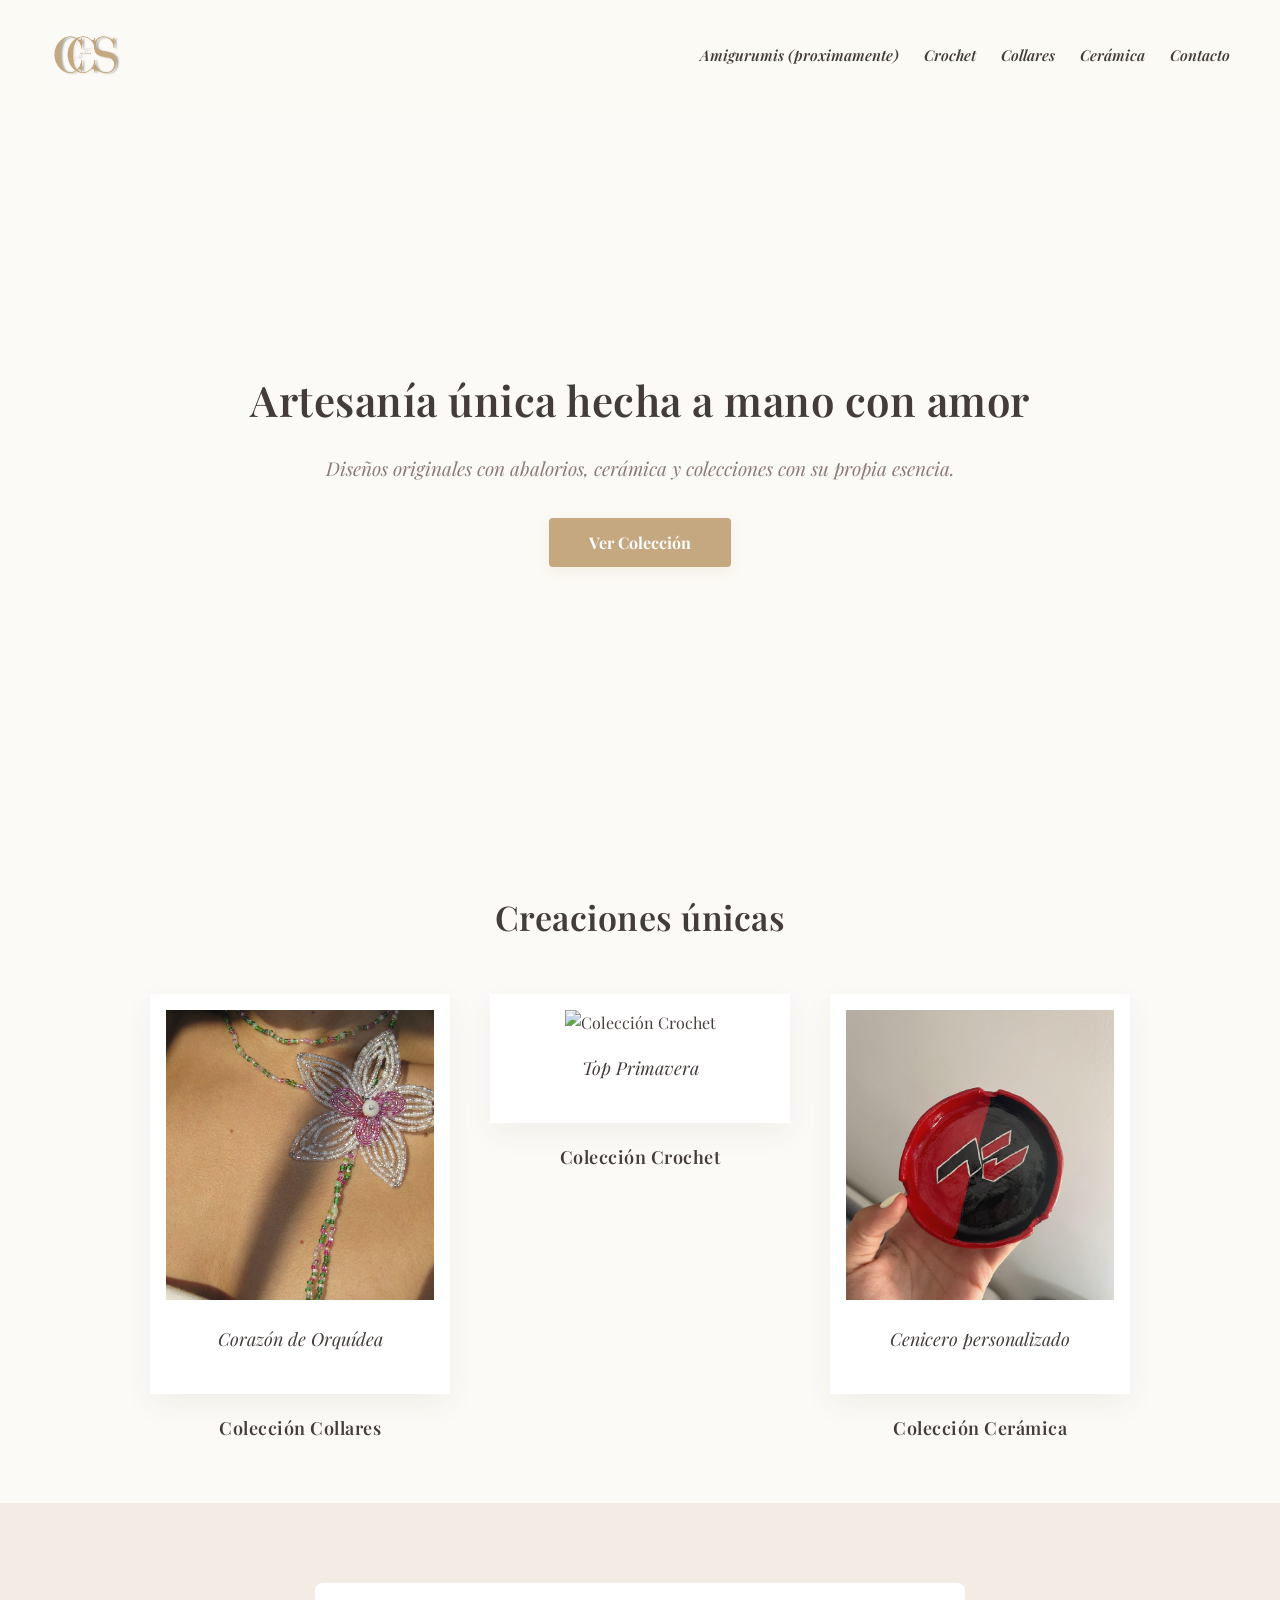
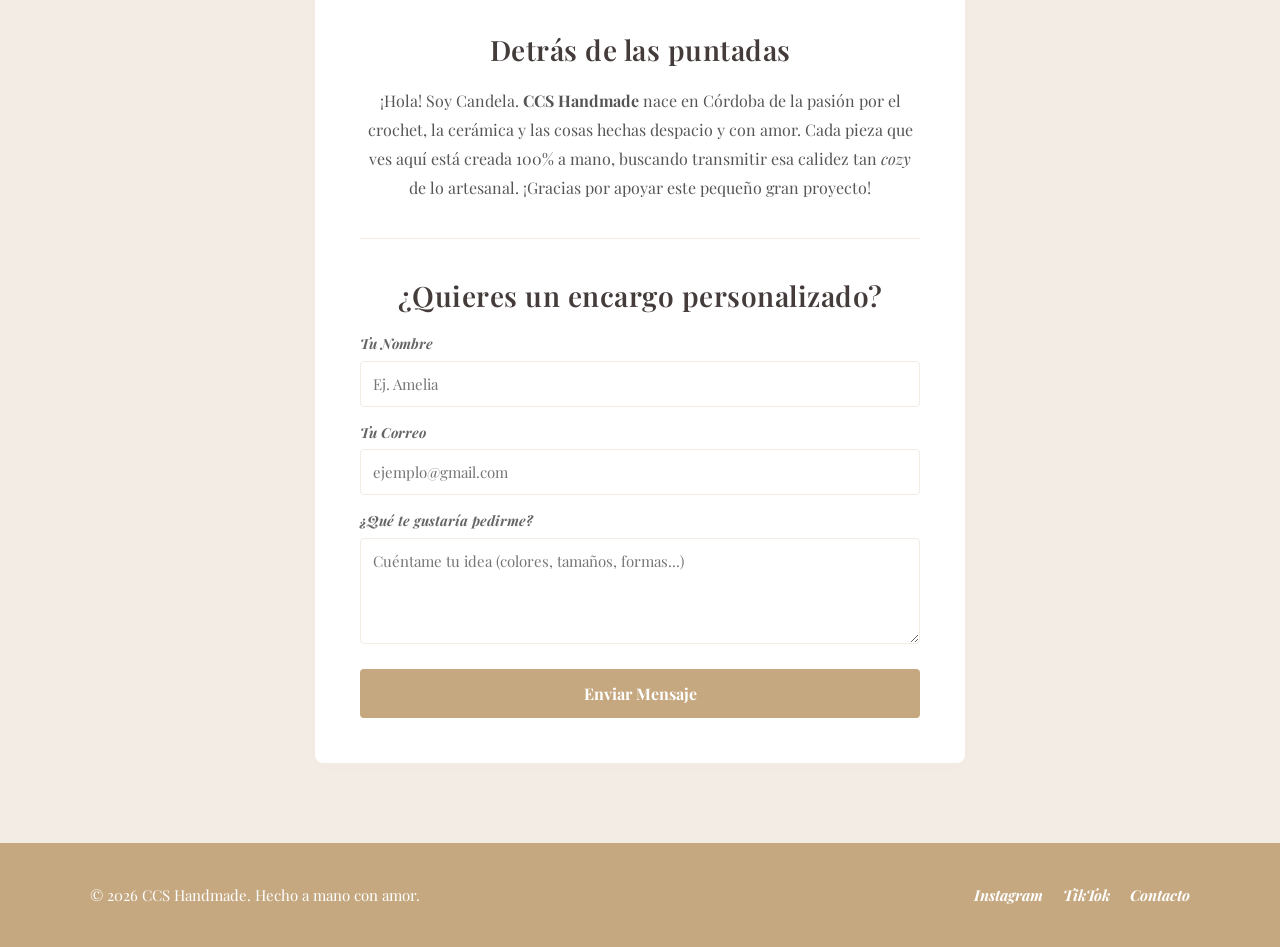
==== commit a7c47d6e: "Arreglo de imagenes" ====
--- a/index.html
+++ b/index.html
@@ -50,7 +50,7 @@
                     <a href="crochet.html" class="enlace-polaroid">
                         <div class="marco-polaroid">
                             <!-- Aquí pondrás la foto de tu Top Primavera -->
-                            <img src="imagenes/prenda1.jpeg" alt="Colección Crochet" class="imagen-vintage">
+                            <img src="imagenes/prenda1.png" alt="Colección Crochet" class="imagen-vintage">
                             <div class="pie-polaroid">
                                 <span class="nombre-polaroid-mano">Top Primavera</span>
                             </div>
--- a/style.css
+++ b/style.css
@@ -503,4 +503,49 @@
     background-color: #EAE6DC;
     margin: 50px 0;
     width: 80%; /* Un pelín más corta para que quede más estilizada */
+}
+
+/* ==========================================
+   12. ESTILO ELEGANTE PARA FOTOS ROTAS/EN CARGA
+   ========================================== */
+.item-foto-carrusel img {
+    position: relative;
+    width: 100%;
+    height: auto;
+    display: block;
+    object-fit: contain;
+}
+
+/* Escondemos la imagen rota real y creamos un marco elegante con el texto alt */
+.item-foto-carrusel img::before {
+    content: "";
+    display: block;
+    position: absolute;
+    top: 0;
+    left: 0;
+    width: 100%;
+    height: 100%;
+    background-color: #F2ECE4; /* Tu beige lino suave de fondo */
+    z-index: 1;
+}
+
+.item-foto-carrusel img::after {
+    content: attr(alt); /* Captura el texto "Corazón de Orquídea - Puesto" */
+    display: flex;
+    align-items: center;
+    justify-content: center;
+    position: absolute;
+    top: 0;
+    left: 0;
+    width: 100%;
+    height: 100%;
+    padding: 20px;
+    box-sizing: border-box;
+    font-family: 'Playfair Display', serif;
+    font-style: italic;
+    font-size: 15px;
+    color: #8C7A78; /* Color café suave, nada de negro feo */
+    text-align: center;
+    background-color: #F2ECE4;
+    z-index: 2;
 }
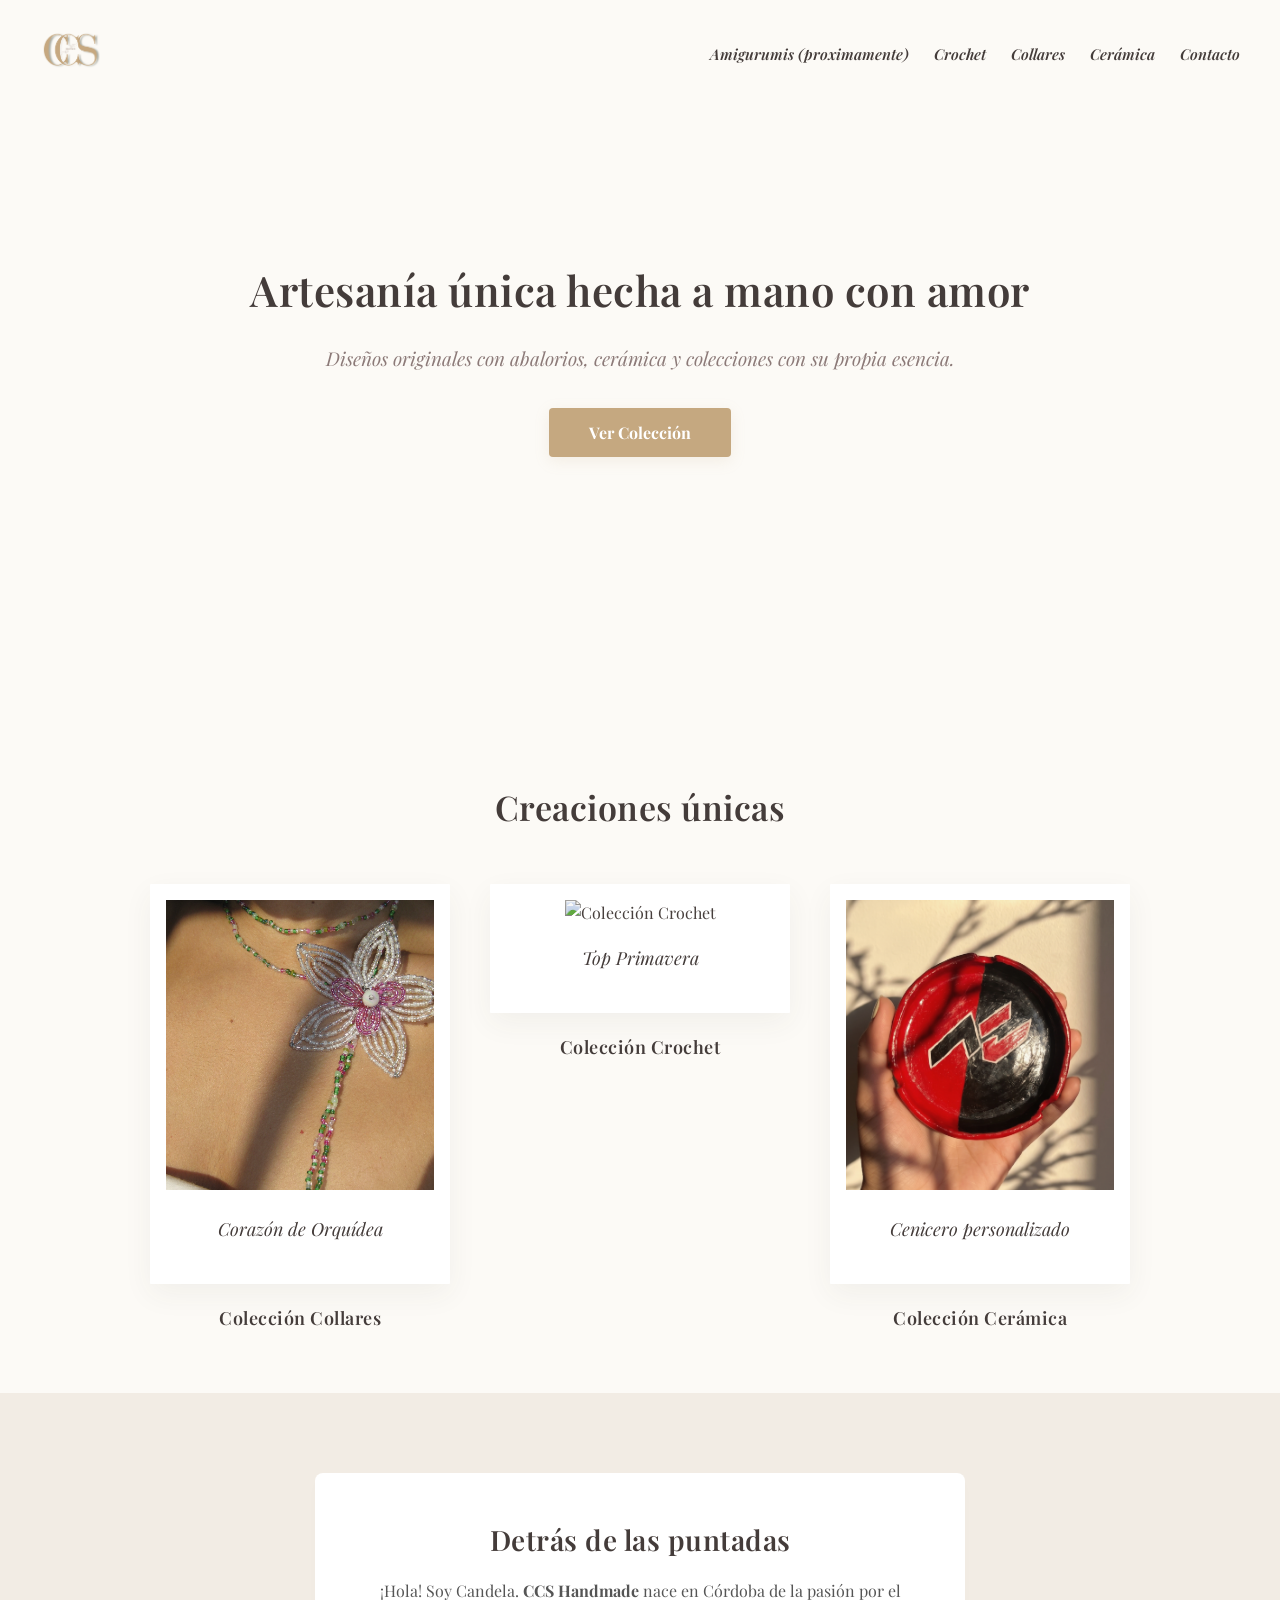
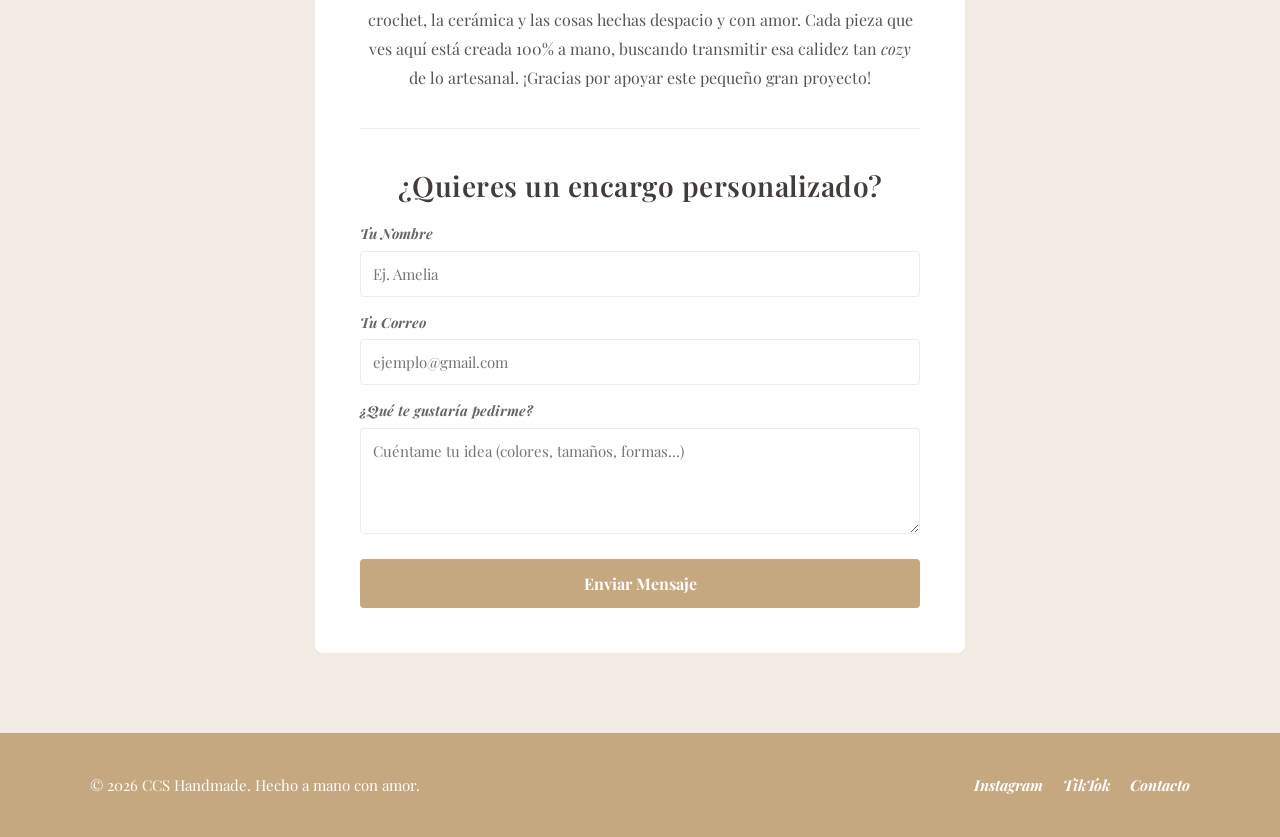
==== commit 9c739379: "Logo arreglado" ====
--- a/index.html
+++ b/index.html
@@ -64,7 +64,7 @@
                     <a href="ceramica.html" class="enlace-polaroid">
                         <div class="marco-polaroid">
                             <!-- Aquí pondrás la foto de tu Cenicero -->
-                            <img src="imagenes/ceramica1.jpeg" alt="Colección Cerámica" class="imagen-vintage">
+                            <img src="imagenes/ceramica2.png" alt="Colección Cerámica" class="imagen-vintage">
                             <div class="pie-polaroid">
                                 <span class="nombre-polaroid-mano">Cenicero personalizado</span>
                             </div>
--- a/style.css
+++ b/style.css
@@ -33,22 +33,45 @@
    2. ESTRUCTURA DEL ENCABEZADO (HEADER)
    ========================================== */
 header {
-    background-color: rgba(252, 250, 246, 0.9);
-    backdrop-filter: blur(5px);
-    display: flex;
-    justify-content: space-between;
+    position: fixed; /* O tu propiedad actual para que se quede fija */
+    top: 0;
+    left: 0;
+    width: 100%;
+    background-color: rgba(252, 250, 246, 0.95); /* Tu color lino con un pelín de transparencia */
+    padding: 20px 40px; /* Margen original espacioso */
+    transition: all 0.4s ease; /* ESTO ES CLAVE: hace que el cambio no sea de golpe */
+    z-index: 1000;
+    display: flex;
+    justify-content: space-between; /* Empuja el logo a un extremo y el menú al otro */
+    align-items: center; /* Centra los dos elementos verticalmente para que no se vea uno más alto que otro */
+    box-sizing: border-box;
+}
+
+/* 2. Aseguramos que la imagen del logo también cambie con suavidad */
+.logo-img {
+    height: 60px; /* Tu tamaño original del logo (ajusta si el tuyo mide otra cosa) */
+    width: auto;
+    transition: all 0.4s ease; /* Transición para el tamaño del logo */
+}
+.logo-contenedor {
+    display: flex;
     align-items: center;
-    padding: 20px 50px;
-    position: sticky;
-    top: 0;
-    z-index: 100;
-}
-
-.logo-img {
-    height: 70px;
-    width: auto;
-    display: block;
-    transition: transform 0.3s ease;
+}
+
+/* =======================================================
+   ESTILOS NUEVOS: Cuando el usuario baja (Scroll activo)
+   ======================================================= */
+
+/* Al bajar, reducimos el padding de la barra de arriba y podemos hacer el fondo menos transparente */
+header.header-scroll {
+    padding: 10px 40px; /* Barra más estrecha */
+    background-color: rgba(252, 250, 246, 0.98); /* Menos transparente para que no se mezcle con las fotos de abajo */
+    box-shadow: 0 4px 20px rgba(68, 60, 58, 0.05); /* Sombra fina para separarla del contenido */
+}
+
+/* Al bajar, encogemos el logo a la mitad o al tamaño que quieras */
+header.header-scroll .logo-img {
+    height: 40px; /* Tamaño más pequeño y fino al bajar */
 }
 
 .logo-img:hover {
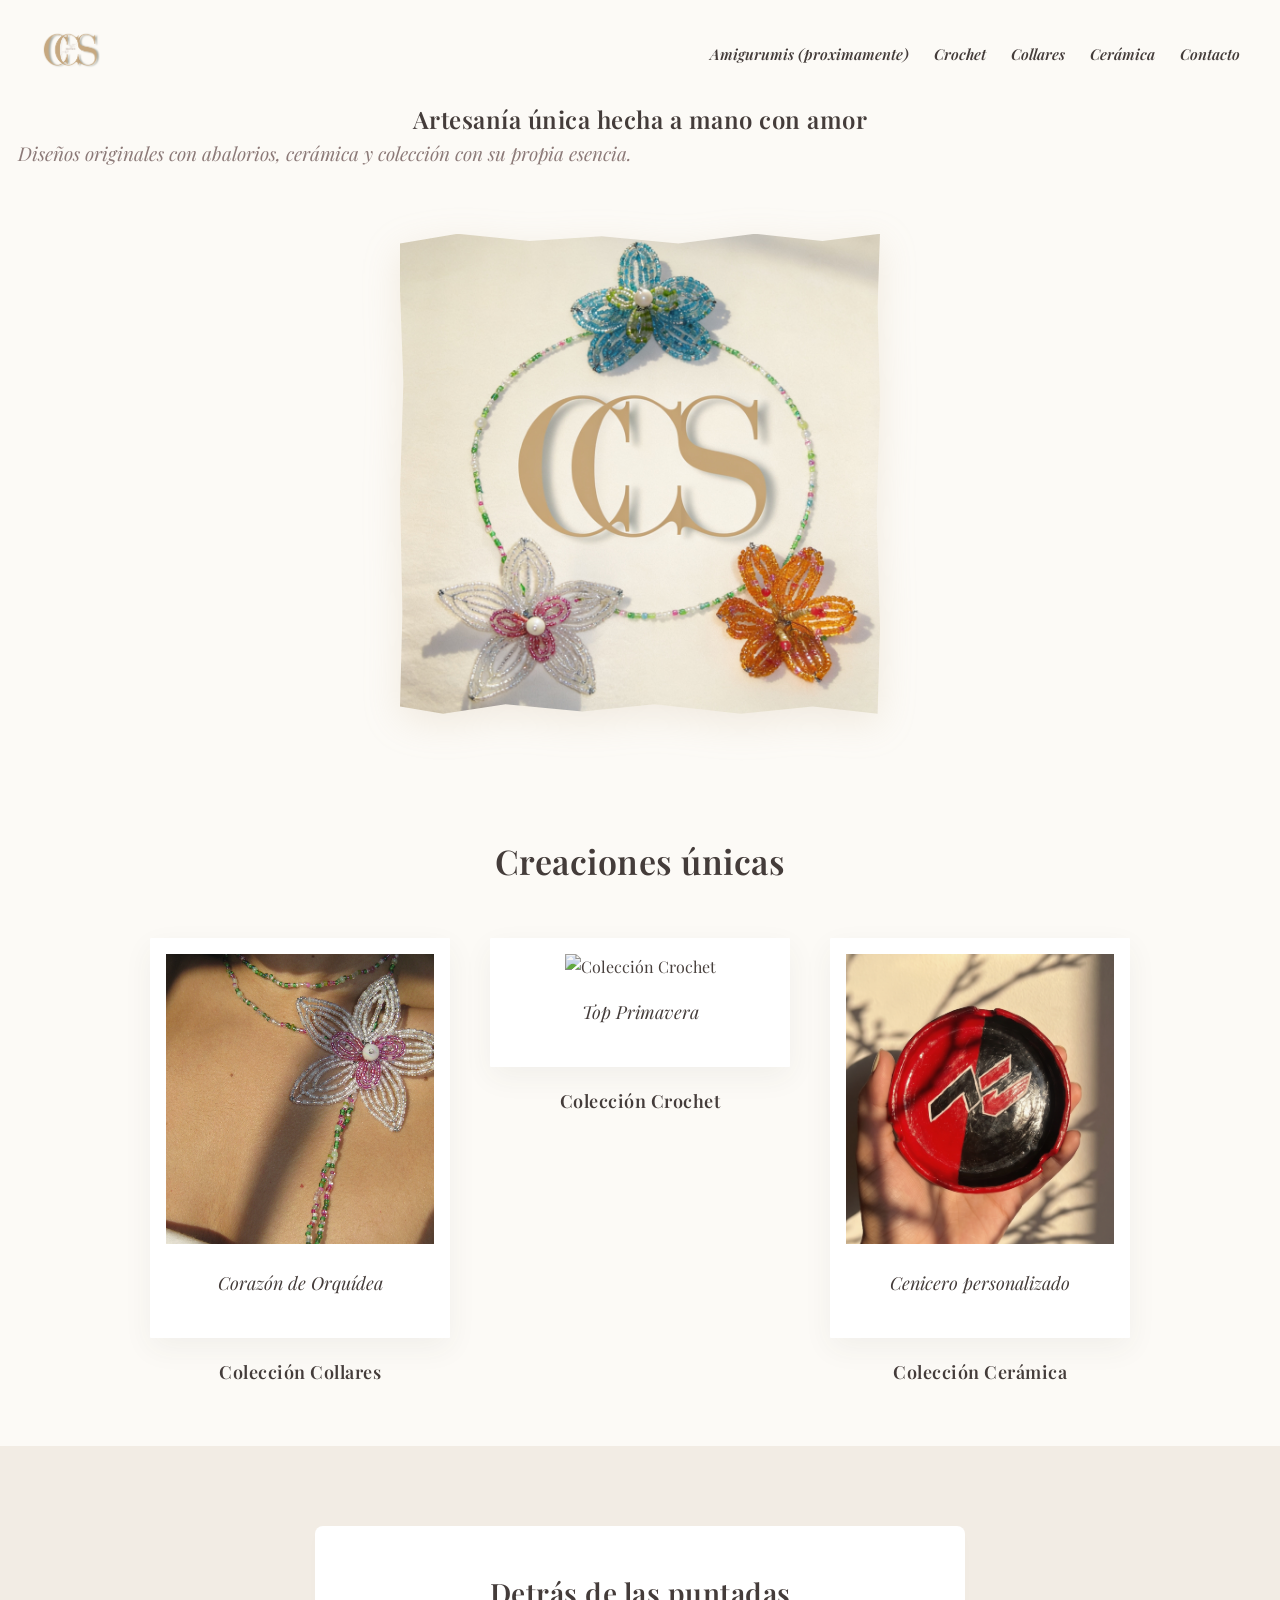
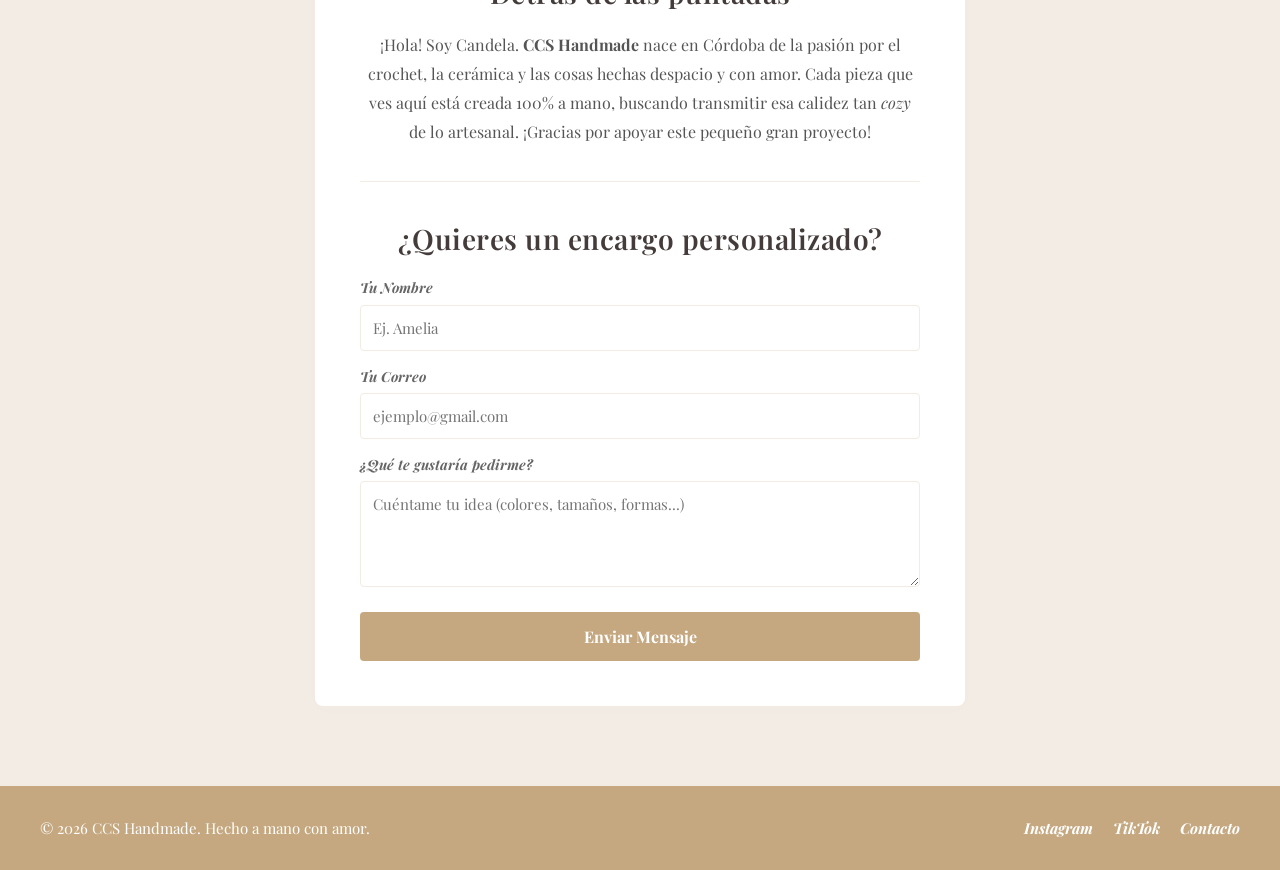
==== commit 3f92d39d: "Arreglos de imagen del principio" ====
--- a/index.html
+++ b/index.html
@@ -20,14 +20,26 @@
             <span></span>
         </button>
 
-        <nav id="menu-dinamico"></nav>
+        <nav id="menu-dinamico">
+            <a href="index.html">Inicio</a>
+            <a href="collares.html">Collares</a>
+            <a href="ceramica.html">Cerámica</a>
+            <a href="crochet.html">Crochet</a>
+            <a href="#contacto">Contacto</a>
+        </nav>
     </header>
 
     <main>
         <section class="hero">
-            <h2>Artesanía única hecha a mano con amor</h2>
-            <p>Diseños originales con abalorios, cerámica y colecciones con su propia esencia.</p>
-            <button class="btn-cozy">Ver Colección</button>
+           <div class="seccion-texto-intro">
+                <h1>Artesanía única hecha a mano con amor</h1>
+                <p>Diseños originales con abalorios, cerámica y colección con su propia esencia.</p>
+            </div>
+            <div class="seccion-collage-vintage">
+                <div class="papel-roto-contenedor">
+                    <img src="imagenes/collage.jpg" alt="Colección de Flores CCS" class="imagen-collage">
+                </div>
+            </div>
         </section>
 
        <section id="productos" class="seccion-productos">
@@ -129,5 +141,7 @@
     </footer>
 
     <script src="script.js"></script>
+    <script defer src="/_vercel/insights/script.js"></script>
+</body>
 </body>
 </html>
--- a/style.css
+++ b/style.css
@@ -101,7 +101,10 @@
     justify-content: center;
     align-items: center;
     text-align: center;
-    padding: 0 20px;
+    padding-top: 60px;
+    box-sizing: border-box;
+    width: 100%;
+    position: relative;
 }
 
 .hero h2 {
@@ -381,10 +384,28 @@
 .logo-final-grande { width: 100%; height: auto; display: block; opacity: 0.8; transition: opacity 0.3s ease; }
 @media (max-width: 480px) { .contenedor-logo-final { max-width: 80%; } }
 
+footer {
+    display: flex;
+    justify-content: space-between; 
+    align-items: center;
+    
+    /* TRUCO PARA AGARRAR TODO EL ANCHO REAL */
+    width: 100vw;                  
+    position: relative;
+    left: 50%;
+    right: 50%;
+    margin-left: -50vw;
+    margin-right: -50vw;
+    
+    /* Espaciado interno para que las letras respiren un poco */
+    padding: 30px 40px; 
+    box-sizing: border-box;
+}
+
 .footer-cozy {
     background-color: #C5A880;
     color: white;
-    padding: 40px 20px;
+    /* Quitamos el padding de aquí para que use el del footer general */
 }
 
 .contenido-footer, .redes-sociales {
@@ -392,8 +413,8 @@
 }
 
 .contenido-footer {
-    max-width: 1100px;
-    margin: 0 auto;
+    /* CAMBIO CLUCIAL: Quitamos el límite de 1100px y lo estiramos al 100% */
+    width: 100%; 
     justify-content: space-between;
     align-items: center;
     flex-wrap: wrap;
@@ -524,8 +545,8 @@
     border: none;
     height: 1px;
     background-color: #EAE6DC;
-    margin: 50px 0;
-    width: 80%; /* Un pelín más corta para que quede más estilizada */
+    margin: 50px auto;
+    width: 90%; /* Un pelín más corta para que quede más estilizada */
 }
 
 /* ==========================================
@@ -571,4 +592,68 @@
     text-align: center;
     background-color: #F2ECE4;
     z-index: 2;
+}
+/* Le damos un margen superior al main de collares para que no lo tape el header fijo */
+main.seccion-productos {
+    padding-top: 140px; /* Espacio suficiente para que el logo y el menú respiren libres arriba */
+}
+
+/* Si en móvil tu cabecera es un pelín más alta, lo ajustamos también */
+@media (max-width: 768px) {
+    main.seccion-productos {
+        padding-top: 110px; /* Espacio ajustado para pantallas pequeñas */
+    }
+}
+/* ==========================================
+   SECCIÓN HERO / COLLAGE AJUSTADO
+   ========================================== */
+
+/* 1. Contenedor de los textos para que no se solapen con nada */
+.seccion-texto-intro {
+    padding-top: 40px;      /* Espacio arriba para separarlo del menú */
+    margin-bottom: 30px;    /* Espacio abajo para empujar la imagen y que no tape el texto */
+    text-align: center;
+    width: 100%;
+}
+
+/* 2. Contenedor general del collage (Aquí controlamos el tamaño) */
+.seccion-collage-vintage {
+    width: 100%;
+    display: flex;
+    justify-content: center;
+    margin: 0 auto 60px auto; /* Centrado y con margen limpio abajo */
+    padding: 0 20px;
+    box-sizing: border-box;
+}
+
+/* 3. La caja que envuelve la imagen (La hacemos más pequeña) */
+.papel-roto-contenedor {
+    position: relative;
+    max-width: 480px;      /* Al bajarlo a 480px se hace más pequeñito y fino en la pantalla */
+    width: 100%;
+    
+    /* Sombra elegante que da efecto de relieve de papel real */
+    filter: drop-shadow(0px 10px 18px rgba(197, 168, 128, 0.2));
+}
+
+/* 4. El nuevo filo de papel roto (Mucho más sutil, suave y limpio) */
+.imagen-collage {
+    width: 100%;
+    height: auto;
+    display: block;
+    
+    /* Filo suavizado que simula el rasgado sutil de un folio craft */
+    clip-path: polygon(
+        0% 2%, 12% 0%, 27% 1.5%, 42% 0.5%, 58% 2%, 74% 0%, 88% 1.5%, 100% 0%, 
+        99.5% 15%, 100% 35%, 99.3% 58%, 100% 82%, 99.5% 100%, 
+        86% 98.5%, 71% 100%, 53% 98%, 38% 99.5%, 22% 98%, 9% 100%, 0% 98.5%, 
+        0.5% 79%, 0% 54%, 0.7% 31%, 0% 12%
+    );
+    
+    transition: transform 0.4s ease;
+}
+
+/* Efecto hover suave */
+.papel-roto-contenedor:hover .imagen-collage {
+    transform: translateY(-3px);
 }
